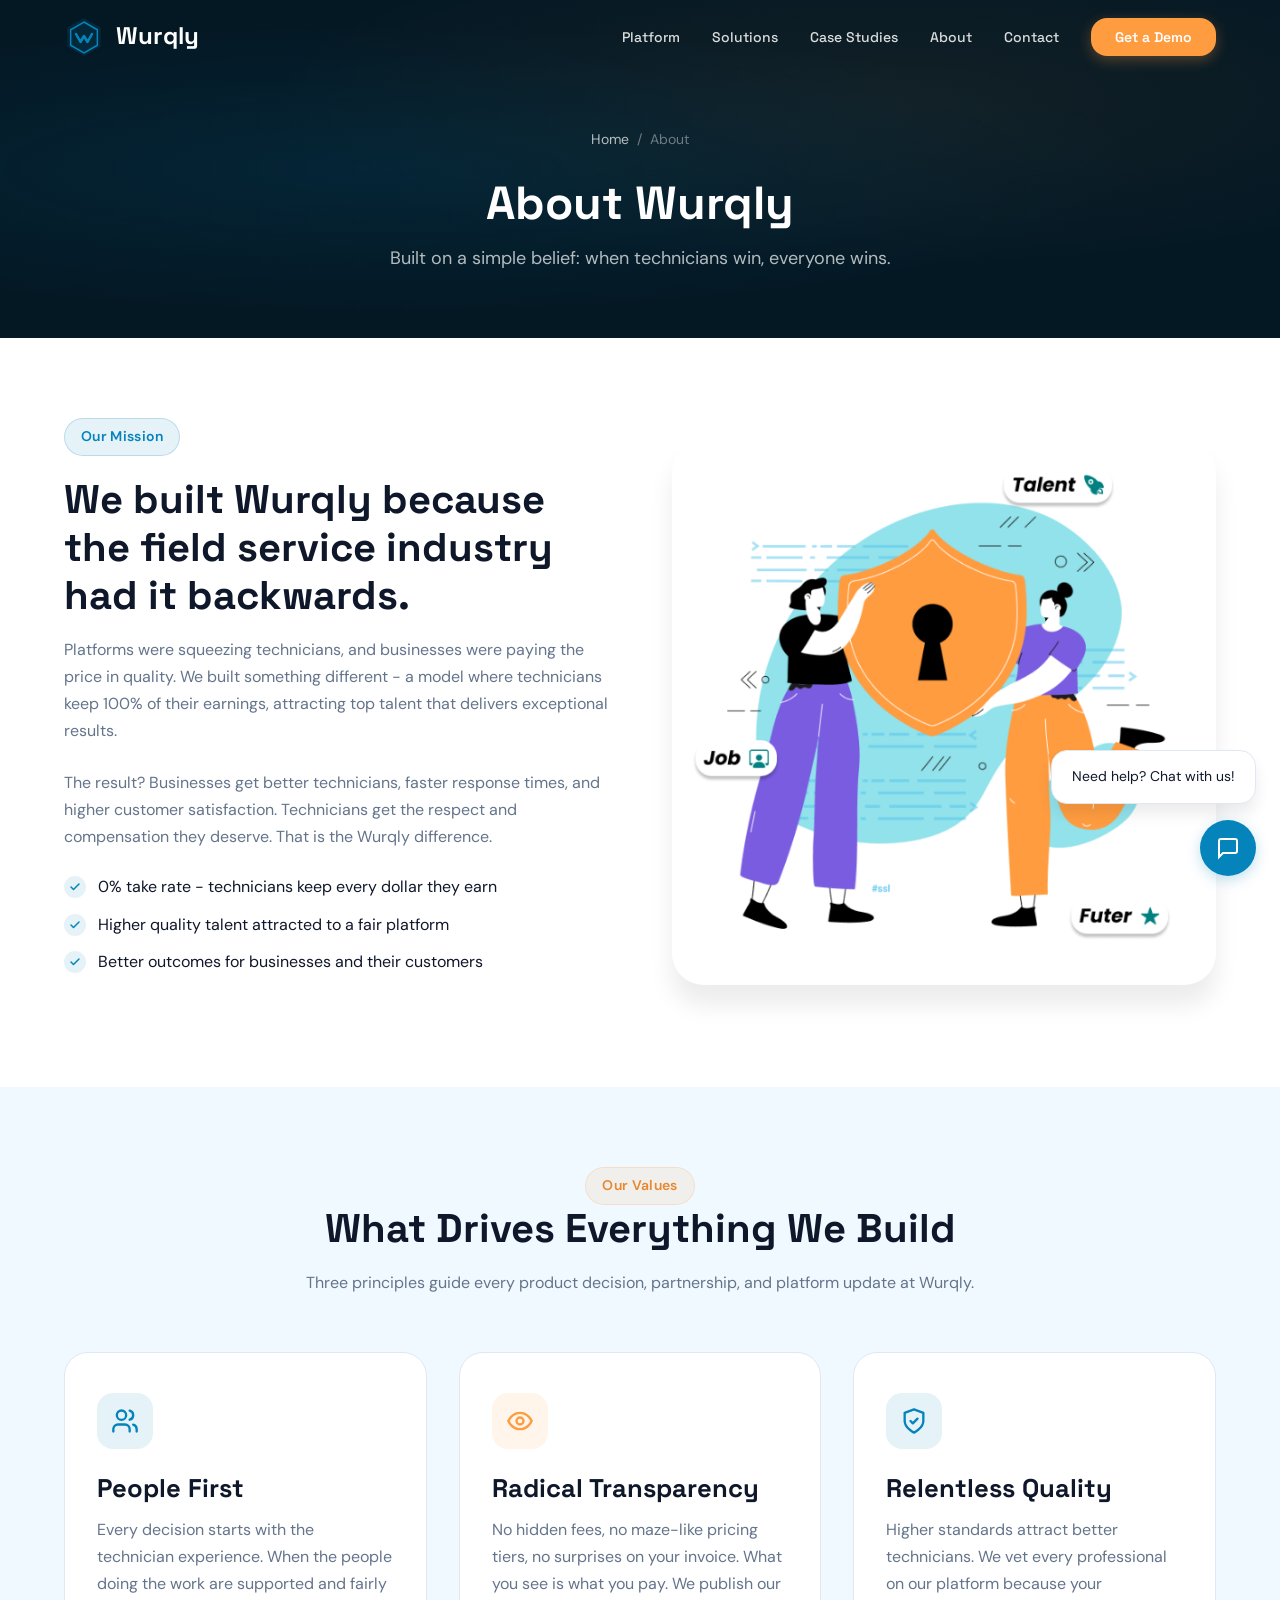
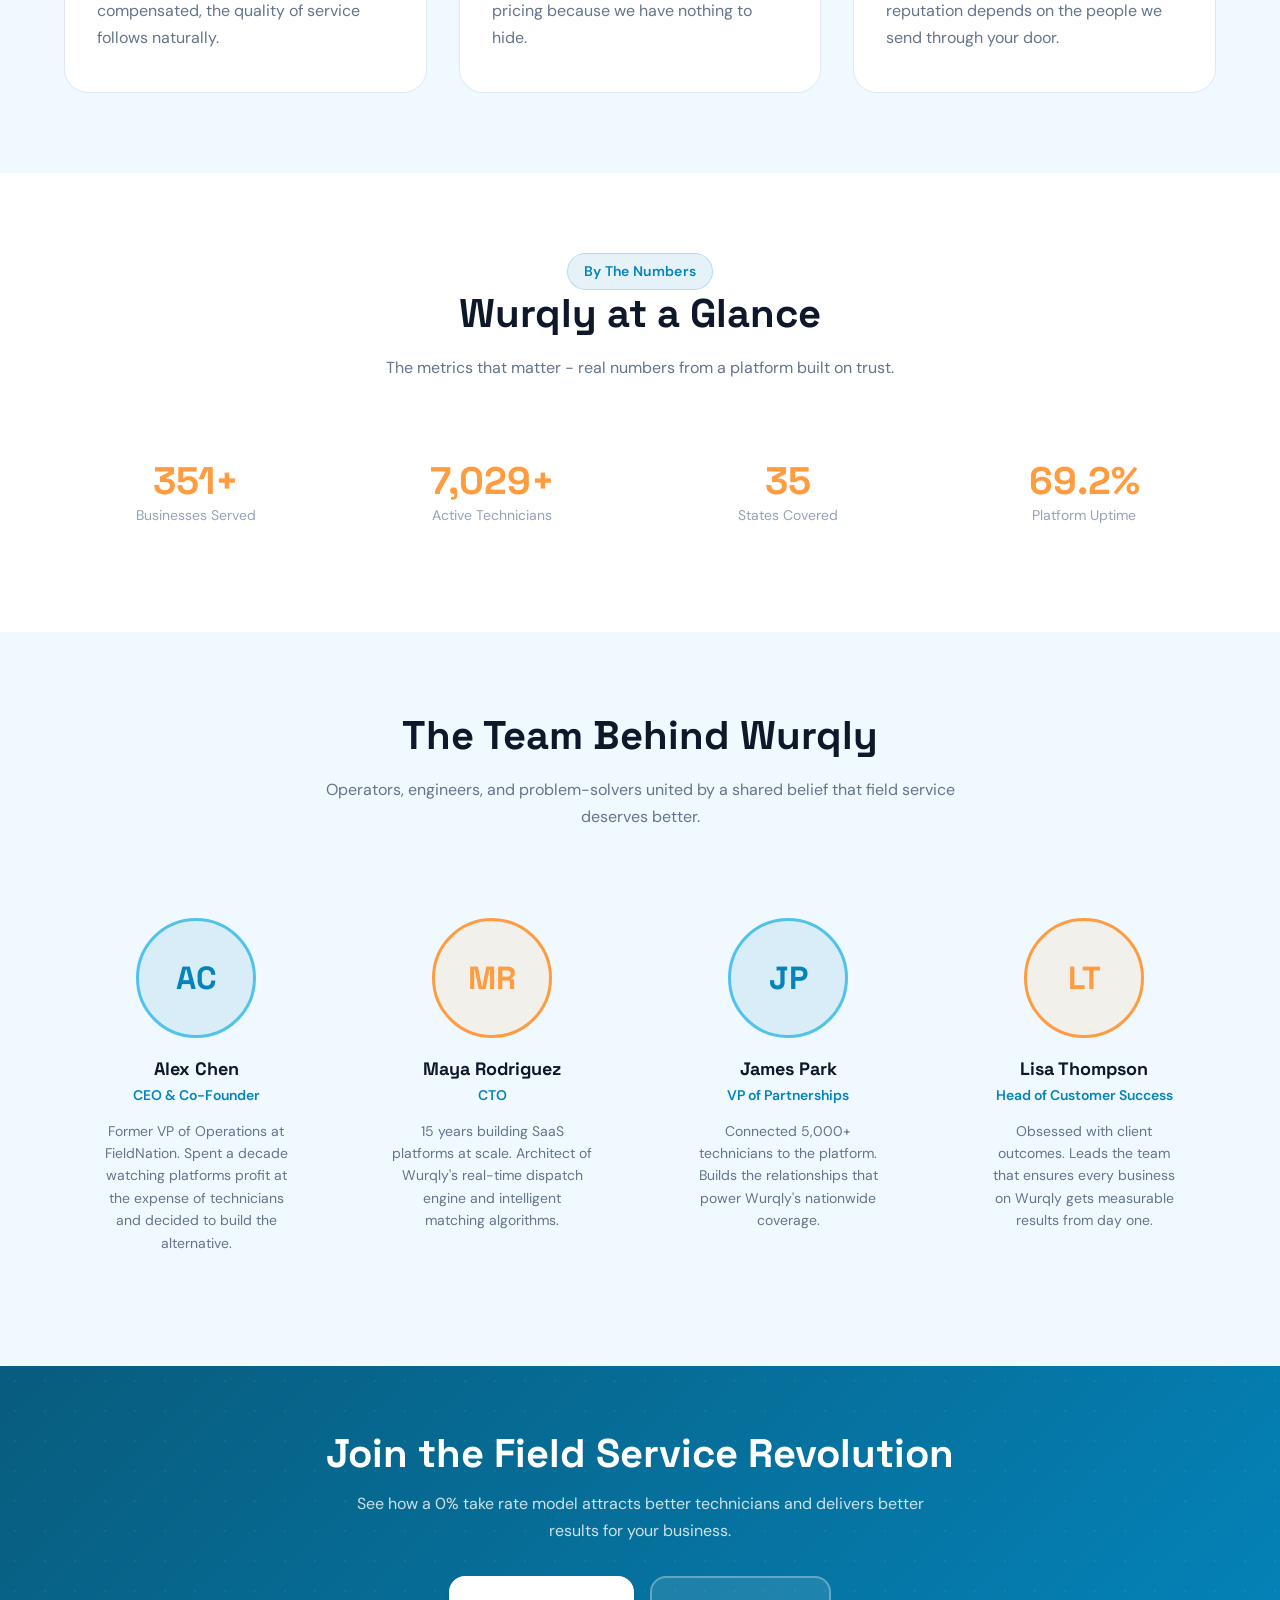
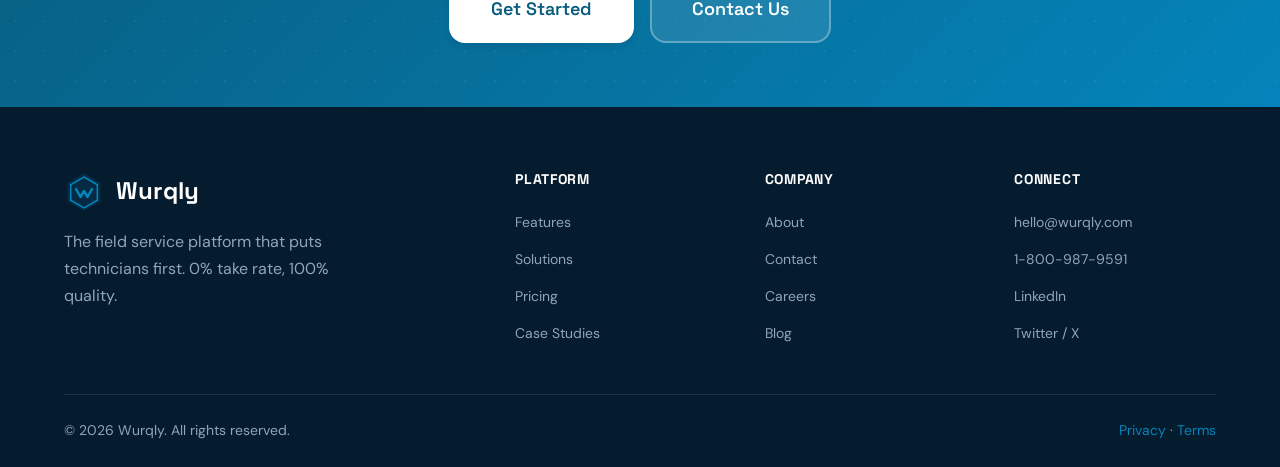
==== about.html @ 086d4eea "Wurqly website - complete production build Full-stack static website for Wurqly field service platfo" ====
<!DOCTYPE html>
<html lang="en">
<head>
  <meta charset="UTF-8">
  <meta name="viewport" content="width=device-width, initial-scale=1.0">
  <title>About Wurqly | The People-First Field Service Platform</title>
  <meta name="description" content="Learn about Wurqly's mission to transform field service management by putting technicians first. Our 0% take rate model drives quality, trust, and results.">
  <link rel="canonical" href="https://wurqly.com/about.html">

  <!-- Open Graph -->
  <meta property="og:title" content="About Wurqly | The People-First Field Service Platform">
  <meta property="og:description" content="Learn about Wurqly's mission to transform field service management by putting technicians first. Our 0% take rate model drives quality, trust, and results.">
  <meta property="og:type" content="website">
  <meta property="og:url" content="https://wurqly.com/about.html">
  <meta property="og:site_name" content="Wurqly">
  <meta property="og:image" content="https://wurqly.com/images/og-image.png">

  <link rel="icon" type="image/x-icon" href="https://wurqly.com/css/images/favicons/favicon.ico">

  <!-- Twitter -->
  <meta name="twitter:card" content="summary_large_image">
  <meta name="twitter:title" content="About Wurqly | The People-First Field Service Platform">
  <meta name="twitter:description" content="Learn about Wurqly's mission to transform field service management by putting technicians first. Our 0% take rate model drives quality, trust, and results.">

  <!-- Fonts -->
  <link rel="preconnect" href="https://fonts.googleapis.com">
  <link rel="preconnect" href="https://fonts.gstatic.com" crossorigin>
  <link href="https://fonts.googleapis.com/css2?family=Space+Grotesk:wght@400;500;600;700;800&family=DM+Sans:ital,opsz,wght@0,9..40,400;0,9..40,500;0,9..40,600;0,9..40,700;1,9..40,400&display=swap" rel="stylesheet">

  <!-- Styles -->
  <link rel="stylesheet" href="css/styles.css">

  <!-- JSON-LD BreadcrumbList -->
  <script type="application/ld+json">
  {
    "@context": "https://schema.org",
    "@type": "BreadcrumbList",
    "itemListElement": [
      {
        "@type": "ListItem",
        "position": 1,
        "name": "Home",
        "item": "https://wurqly.com/"
      },
      {
        "@type": "ListItem",
        "position": 2,
        "name": "About",
        "item": "https://wurqly.com/about.html"
      }
    ]
  }
  </script>
</head>
<body>
<a href="#main-content" class="skip-link">Skip to content</a>

  <!-- ====== HEADER ====== -->
  <header class="site-header">
    <div class="container">
      <nav class="nav-inner">
        <a href="index.html" class="logo">
          <svg class="logo-icon" viewBox="0 0 40 40" fill="none">
            <path d="M20 2L36.66 11.5V30.5L20 40L3.34 30.5V11.5L20 2Z" fill="currentColor" opacity="0.15"/>
            <path d="M20 6L33.32 13.75V29.25L20 37L6.68 29.25V13.75L20 6Z" stroke="currentColor" stroke-width="1.5" fill="none"/>
            <path d="M12 18L16.5 26L20 20L23.5 26L28 18" stroke="currentColor" stroke-width="2.5" stroke-linecap="round" stroke-linejoin="round" fill="none"/>
          </svg>
          <span class="logo-text">Wurqly</span>
        </a>
        <ul class="nav-links">
          <li><a href="services.html" class="nav-link">Platform</a></li>
          <li><a href="services.html#solutions" class="nav-link">Solutions</a></li>
          <li><a href="case-studies.html" class="nav-link">Case Studies</a></li>
          <li><a href="about.html" class="nav-link">About</a></li>
          <li><a href="contact.html" class="nav-link">Contact</a></li>
          <li><a href="contact.html" class="nav-link nav-cta">Get a Demo</a></li>
        </ul>
        <button id="menu-toggle" class="menu-toggle" aria-label="Toggle menu" aria-expanded="false">
          <svg viewBox="0 0 24 24" fill="none" stroke="currentColor" stroke-width="2"><line x1="3" y1="6" x2="21" y2="6"/><line x1="3" y1="12" x2="21" y2="12"/><line x1="3" y1="18" x2="21" y2="18"/></svg>
        </button>
      </nav>
    </div>
  </header>

  <!-- Mobile Menu -->
  <nav class="mobile-menu" id="mobile-menu" aria-label="Mobile navigation">
    <a href="index.html">Home</a>
    <a href="services.html">Platform</a>
    <a href="services.html#solutions">Solutions</a>
    <a href="case-studies.html">Case Studies</a>
    <a href="about.html">About</a>
    <a href="contact.html">Contact</a>
    <a href="contact.html" class="btn btn-primary mobile-menu-cta">Get a Demo</a>
  </nav>

  <main id="main-content">
  <!-- ====== MINI HERO ====== -->
  <section class="mini-hero">
    <div class="hero-grid"></div>
    <div class="container">
      <div class="mini-hero-content">
        <nav class="breadcrumb" aria-label="Breadcrumb">
          <a href="index.html">Home</a>
          <span>/</span>
          <span class="breadcrumb-current">About</span>
        </nav>
        <h1>About Wurqly</h1>
        <p>Built on a simple belief: when technicians win, everyone wins.</p>
      </div>
    </div>
  </section>

  <!-- ====== MISSION SECTION (Split Layout) ====== -->
  <section class="section">
    <div class="container">
      <div class="split-section reveal">
        <div class="split-content">
          <span class="badge badge-primary mb-1-25">Our Mission</span>
          <h2>We built Wurqly because the field service industry had it backwards.</h2>
          <p>Platforms were squeezing technicians, and businesses were paying the price in quality. We built something different - a model where technicians keep 100% of their earnings, attracting top talent that delivers exceptional results.</p>
          <p>The result? Businesses get better technicians, faster response times, and higher customer satisfaction. Technicians get the respect and compensation they deserve. That is the Wurqly difference.</p>
          <ul class="check-list mt-1-5">
            <li>0% take rate - technicians keep every dollar they earn</li>
            <li>Higher quality talent attracted to a fair platform</li>
            <li>Better outcomes for businesses and their customers</li>
          </ul>
        </div>
        <div class="split-image">
          <img src="images/Group29.png" alt="Wurqly team collaborating on field service solutions" loading="lazy">
        </div>
      </div>
    </div>
  </section>

  <!-- ====== VALUES / APPROACH ====== -->
  <section class="section section-alt">
    <div class="container">
      <div class="section-header reveal">
        <span class="badge badge-accent">Our Values</span>
        <h2>What Drives Everything We Build</h2>
        <p>Three principles guide every product decision, partnership, and platform update at Wurqly.</p>
      </div>
      <div class="features-grid">
        <!-- Card 1 -->
        <div class="feature-card reveal reveal-delay-1">
          <div class="feature-icon feature-icon-primary">
            <svg xmlns="http://www.w3.org/2000/svg" width="28" height="28" viewBox="0 0 24 24" fill="none" stroke="currentColor" stroke-width="2" stroke-linecap="round" stroke-linejoin="round"><path d="M16 21v-2a4 4 0 0 0-4-4H6a4 4 0 0 0-4 4v2"/><circle cx="9" cy="7" r="4"/><path d="M22 21v-2a4 4 0 0 0-3-3.87"/><path d="M16 3.13a4 4 0 0 1 0 7.75"/></svg>
          </div>
          <h3>People First</h3>
          <p>Every decision starts with the technician experience. When the people doing the work are supported and fairly compensated, the quality of service follows naturally.</p>
        </div>
        <!-- Card 2 -->
        <div class="feature-card reveal reveal-delay-2">
          <div class="feature-icon feature-icon-accent">
            <svg xmlns="http://www.w3.org/2000/svg" width="28" height="28" viewBox="0 0 24 24" fill="none" stroke="currentColor" stroke-width="2" stroke-linecap="round" stroke-linejoin="round"><path d="M2 12s3-7 10-7 10 7 10 7-3 7-10 7-10-7-10-7Z"/><circle cx="12" cy="12" r="3"/></svg>
          </div>
          <h3>Radical Transparency</h3>
          <p>No hidden fees, no maze-like pricing tiers, no surprises on your invoice. What you see is what you pay. We publish our pricing because we have nothing to hide.</p>
        </div>
        <!-- Card 3 -->
        <div class="feature-card reveal reveal-delay-3">
          <div class="feature-icon feature-icon-primary">
            <svg xmlns="http://www.w3.org/2000/svg" width="28" height="28" viewBox="0 0 24 24" fill="none" stroke="currentColor" stroke-width="2" stroke-linecap="round" stroke-linejoin="round"><path d="M12 22s8-4 8-10V5l-8-3-8 3v7c0 6 8 10 8 10z"/><path d="m9 12 2 2 4-4"/></svg>
          </div>
          <h3>Relentless Quality</h3>
          <p>Higher standards attract better technicians. We vet every professional on our platform because your reputation depends on the people we send through your door.</p>
        </div>
      </div>
    </div>
  </section>

  <!-- ====== BY THE NUMBERS ====== -->
  <section class="section">
    <div class="container">
      <div class="section-header reveal">
        <span class="badge badge-primary">By The Numbers</span>
        <h2>Wurqly at a Glance</h2>
        <p>The metrics that matter - real numbers from a platform built on trust.</p>
      </div>
      <div class="stats-grid reveal">
        <div class="stat-card">
          <div class="stat-number" data-count="500" data-suffix="+">0</div>
          <div class="stat-label">Businesses Served</div>
        </div>
        <div class="stat-card">
          <div class="stat-number" data-count="10000" data-suffix="+">0</div>
          <div class="stat-label">Active Technicians</div>
        </div>
        <div class="stat-card">
          <div class="stat-number" data-count="50">0</div>
          <div class="stat-label">States Covered</div>
        </div>
        <div class="stat-card">
          <div class="stat-number" data-count="99" data-suffix=".2%">0</div>
          <div class="stat-label">Platform Uptime</div>
        </div>
      </div>
    </div>
  </section>

  <!-- ====== TEAM SECTION ====== -->
  <section class="section section-alt">
    <div class="container">
      <div class="section-header reveal">
        <h2>The Team Behind Wurqly</h2>
        <p>Operators, engineers, and problem-solvers united by a shared belief that field service deserves better.</p>
      </div>
      <div class="team-grid reveal">
        <!-- Alex Chen -->
        <div class="team-card">
          <div class="team-avatar team-avatar-initials team-avatar-primary">
            <span class="team-initials team-initials-primary">AC</span>
          </div>
          <h3>Alex Chen</h3>
          <p class="team-role">CEO & Co-Founder</p>
          <p class="team-bio">Former VP of Operations at FieldNation. Spent a decade watching platforms profit at the expense of technicians and decided to build the alternative.</p>
        </div>
        <!-- Maya Rodriguez -->
        <div class="team-card">
          <div class="team-avatar team-avatar-initials team-avatar-accent">
            <span class="team-initials team-initials-accent">MR</span>
          </div>
          <h3>Maya Rodriguez</h3>
          <p class="team-role">CTO</p>
          <p class="team-bio">15 years building SaaS platforms at scale. Architect of Wurqly's real-time dispatch engine and intelligent matching algorithms.</p>
        </div>
        <!-- James Park -->
        <div class="team-card">
          <div class="team-avatar team-avatar-initials team-avatar-primary">
            <span class="team-initials team-initials-primary">JP</span>
          </div>
          <h3>James Park</h3>
          <p class="team-role">VP of Partnerships</p>
          <p class="team-bio">Connected 5,000+ technicians to the platform. Builds the relationships that power Wurqly's nationwide coverage.</p>
        </div>
        <!-- Lisa Thompson -->
        <div class="team-card">
          <div class="team-avatar team-avatar-initials team-avatar-accent">
            <span class="team-initials team-initials-accent">LT</span>
          </div>
          <h3>Lisa Thompson</h3>
          <p class="team-role">Head of Customer Success</p>
          <p class="team-bio">Obsessed with client outcomes. Leads the team that ensures every business on Wurqly gets measurable results from day one.</p>
        </div>
      </div>
    </div>
  </section>

  <!-- ====== CTA BAND ====== -->
  <section class="cta-band">
    <div class="container">
      <h2>Join the Field Service Revolution</h2>
      <p class="cta-band-desc">See how a 0% take rate model attracts better technicians and delivers better results for your business.</p>
      <div class="cta-band-actions">
        <a href="contact.html" class="btn btn-white btn-lg">Get Started</a>
        <a href="contact.html" class="btn btn-ghost btn-lg">Contact Us</a>
      </div>
    </div>
  </section>

  </main>

  <!-- ====== FOOTER ====== -->
  <footer class="site-footer">
    <div class="container">
      <div class="footer-grid">
        <!-- Brand -->
        <div class="footer-brand">
          <a href="index.html" class="logo">
            <svg class="logo-icon" viewBox="0 0 40 40" fill="none">
              <path d="M20 2L36.66 11.5V30.5L20 40L3.34 30.5V11.5L20 2Z" fill="currentColor" opacity="0.15"/>
              <path d="M20 6L33.32 13.75V29.25L20 37L6.68 29.25V13.75L20 6Z" stroke="currentColor" stroke-width="1.5" fill="none"/>
              <path d="M12 18L16.5 26L20 20L23.5 26L28 18" stroke="currentColor" stroke-width="2.5" stroke-linecap="round" stroke-linejoin="round" fill="none"/>
            </svg>
            <span class="logo-text">Wurqly</span>
          </a>
          <p>The field service platform that puts technicians first. 0% take rate, 100% quality.</p>
        </div>
        <!-- Platform -->
        <div>
          <h4 class="footer-heading">Platform</h4>
          <ul class="footer-links">
            <li><a href="services.html">Features</a></li>
            <li><a href="services.html#solutions">Solutions</a></li>
            <li><a href="services.html">Pricing</a></li>
            <li><a href="case-studies.html">Case Studies</a></li>
          </ul>
        </div>
        <!-- Company -->
        <div>
          <h4 class="footer-heading">Company</h4>
          <ul class="footer-links">
            <li><a href="about.html">About</a></li>
            <li><a href="contact.html">Contact</a></li>
            <li><a href="contact.html">Careers</a></li>
            <li><a href="index.html">Blog</a></li>
          </ul>
        </div>
        <!-- Connect -->
        <div>
          <h4 class="footer-heading">Connect</h4>
          <ul class="footer-links">
            <li><a href="mailto:hello@wurqly.com">hello@wurqly.com</a></li>
            <li><a href="tel:+18009879591">1-800-987-9591</a></li>
            <li><a href="https://linkedin.com/company/wurqly" target="_blank" rel="noopener">LinkedIn</a></li>
            <li><a href="https://twitter.com/wurqly" target="_blank" rel="noopener">Twitter / X</a></li>
          </ul>
        </div>
      </div>
      <div class="footer-bottom">
        <span>&copy; 2026 Wurqly. All rights reserved.</span>
        <span><a href="privacy.html">Privacy</a> &middot; <a href="terms.html">Terms</a></span>
      </div>
    </div>
  </footer>

  <!-- ====== MOBILE CTA BAR ====== -->
  <div class="mobile-cta-bar">
    <a href="tel:+18009879591" class="mobile-cta-btn mobile-cta-call">
      <svg xmlns="http://www.w3.org/2000/svg" width="18" height="18" viewBox="0 0 24 24" fill="none" stroke="currentColor" stroke-width="2" stroke-linecap="round" stroke-linejoin="round"><path d="M22 16.92v3a2 2 0 0 1-2.18 2 19.79 19.79 0 0 1-8.63-3.07 19.5 19.5 0 0 1-6-6 19.79 19.79 0 0 1-3.07-8.67A2 2 0 0 1 4.11 2h3a2 2 0 0 1 2 1.72 12.84 12.84 0 0 0 .7 2.81 2 2 0 0 1-.45 2.11L8.09 9.91a16 16 0 0 0 6 6l1.27-1.27a2 2 0 0 1 2.11-.45 12.84 12.84 0 0 0 2.81.7A2 2 0 0 1 22 16.92z"/></svg>
      Call Us
    </a>
    <a href="contact.html" class="mobile-cta-btn mobile-cta-book">
      <svg xmlns="http://www.w3.org/2000/svg" width="18" height="18" viewBox="0 0 24 24" fill="none" stroke="currentColor" stroke-width="2" stroke-linecap="round" stroke-linejoin="round"><rect x="3" y="4" width="18" height="18" rx="2" ry="2"/><line x1="16" y1="2" x2="16" y2="6"/><line x1="8" y1="2" x2="8" y2="6"/><line x1="3" y1="10" x2="21" y2="10"/></svg>
      Get a Demo
    </a>
  </div>

  <!-- ====== CHATBOT WIDGET ====== -->
  <div id="chatbot-bubble" class="chatbot-bubble">Need help? Chat with us!</div>
  <button id="chatbot-trigger" class="chatbot-trigger" onclick="toggleChatbot()" aria-label="Open chat">
    <svg width="24" height="24" viewBox="0 0 24 24" fill="none" stroke="currentColor" stroke-width="2"><path d="M21 15a2 2 0 01-2 2H7l-4 4V5a2 2 0 012-2h14a2 2 0 012 2z"/></svg>
  </button>
  <div id="chatbot-panel" class="chatbot-panel">
    <div class="chatbot-header">
      <h4>Wurqly Assistant</h4>
      <button onclick="toggleChatbot()" class="chatbot-close-btn" aria-label="Close chat">&times;</button>
    </div>
    <div id="chatbot-messages" class="chatbot-messages"></div>
    <div class="chatbot-input-area">
      <input type="text" id="chatbot-input" placeholder="Type a message..." autocomplete="off">
      <button onclick="handleChatSend()">Send</button>
    </div>
  </div>

  <!-- Scripts -->
  <script src="js/shared.js"></script>
  <script src="js/chatbot-widget.js"></script>

</body>
</html>
---- css/styles.css ----
/* ============================================================
   WURQLY DESIGN SYSTEM
   Field Service Platform That Puts People First
   ============================================================ */

/* --- CSS Custom Properties --- */
:root {
  /* Brand Colors */
  --primary: #0484BB;
  --primary-dark: #085C7D;
  --primary-light: #51C3EB;
  --accent: #FF9C40;
  --accent-dark: #E8872E;

  /* Backgrounds */
  --bg: #FFFFFF;
  --bg-alt: #F0F9FF;
  --bg-dark: #051B2E;
  --bg-hero: #041824;

  /* Text */
  --text: #0F172A;
  --text-muted: #64748B;
  --text-light: #94A3B8;
  --text-on-dark: #E2E8F0;

  /* Borders & Surfaces */
  --border: #E2E8F0;
  --border-light: #F1F5F9;
  --surface: #FFFFFF;
  --surface-hover: #F8FAFC;

  /* Fluid Typography */
  --text-hero: clamp(2.75rem, 5vw + 1rem, 5rem);
  --text-h1: clamp(2rem, 3vw + 0.5rem, 3.25rem);
  --text-h2: clamp(1.5rem, 2.5vw + 0.5rem, 2.5rem);
  --text-h3: clamp(1.25rem, 2vw, 1.75rem);
  --text-body: clamp(1rem, 1.2vw, 1.125rem);
  --text-sm: 0.875rem;
  --text-xs: 0.75rem;

  /* Shadows */
  --shadow-xs: 0 1px 2px rgb(0 0 0 / 0.03);
  --shadow-sm: 0 1px 3px rgb(0 0 0 / 0.06);
  --shadow-md: 0 4px 6px rgb(0 0 0 / 0.07);
  --shadow-lg: 0 10px 15px rgb(0 0 0 / 0.08);
  --shadow-xl: 0 20px 25px rgb(0 0 0 / 0.08);
  --shadow-brand: 0 4px 14px rgb(4 132 187 / 0.25);
  --shadow-accent: 0 4px 14px rgb(255 156 64 / 0.3);

  /* Border Radius */
  --radius-sm: 0.375rem;
  --radius-md: 0.75rem;
  --radius-lg: 1rem;
  --radius-xl: 1.5rem;
  --radius-2xl: 2rem;
  --radius-full: 9999px;
}

/* --- Base Reset & Global Styles --- */
*, *::before, *::after { box-sizing: border-box; margin: 0; padding: 0; }

/* --- Skip Link (Accessibility) --- */
.skip-link {
  position: absolute;
  top: -100%;
  left: 0;
  padding: 1rem 1.5rem;
  background: var(--primary);
  color: #FFFFFF;
  z-index: 9999;
  font-weight: 600;
  font-size: var(--text-sm);
  transition: top 0.3s ease;
  border-bottom-right-radius: var(--radius-md);
}
.skip-link:focus {
  top: 0;
  color: #FFFFFF;
}

html {
  scroll-behavior: smooth;
  -webkit-font-smoothing: antialiased;
  -moz-osx-font-smoothing: grayscale;
}

body {
  font-family: 'DM Sans', sans-serif;
  font-size: var(--text-body);
  color: var(--text);
  background: var(--bg);
  line-height: 1.7;
  overflow-x: hidden;
}

h1, h2, h3, h4, h5, h6 {
  font-family: 'Space Grotesk', sans-serif;
  font-weight: 700;
  line-height: 1.2;
  color: var(--text);
}

a { color: var(--primary); text-decoration: none; transition: color 0.3s ease; }
a:hover { color: var(--primary-dark); }

img { max-width: 100%; height: auto; display: block; }

/* --- Utility Classes --- */
.container { width: 100%; max-width: 1200px; margin: 0 auto; padding: 0 1.5rem; }
.container-lg { width: 100%; max-width: 1400px; margin: 0 auto; padding: 0 1.5rem; }

.section { padding: 5rem 0; }
.section-alt { background: var(--bg-alt); }
.section-dark { background: var(--bg-dark); color: var(--text-on-dark); }

.text-center { text-align: center; }
.text-primary { color: var(--primary); }
.text-accent { color: var(--accent); }
.text-muted { color: var(--text-muted); }

/* Extracted utility classes (clean code) */
.mb-1 { margin-bottom: 1rem; }
.mb-1-5 { margin-bottom: 1.5rem; }
.mb-2-5 { margin-bottom: 2.5rem; }
.mb-3 { margin-bottom: 3rem; }
.mt-1 { margin-top: 1rem; }
.w-full { width: 100%; }
.container-narrow { max-width: 800px; }

/* --- Hero Utilities (extracted from inline styles) --- */
.hero-title-text { font-size: var(--text-hero); color: #FFFFFF; margin-bottom: 1.5rem; line-height: 1.1; }
.hero-subtitle-text { font-size: 1.25rem; color: rgba(255,255,255,0.75); max-width: 600px; line-height: 1.7; margin-bottom: 2rem; }

/* Hero trust badge chips */
.trust-chip {
  padding: 0.625rem 1.25rem;
  display: flex;
  align-items: center;
  gap: 0.5rem;
  font-size: var(--text-sm);
  color: rgba(255,255,255,0.85);
}

/* Hero layout helpers */
.hero-content-wrapper { max-width: 780px; }
.hero-ctas-layout { display: flex; gap: 1rem; flex-wrap: wrap; }
.hero-trust-layout { display: flex; gap: 2rem; flex-wrap: wrap; }

/* Feature card "Learn more" link */
.feature-link {
  display: inline-flex;
  align-items: center;
  gap: 0.375rem;
  margin-top: 1.25rem;
  font-weight: 600;
  font-size: var(--text-sm);
}

/* Booking wizard step heading/desc */
.booking-step-title { margin-bottom: 0.5rem; font-size: var(--text-h3); }
.booking-step-desc { color: var(--text-muted); margin-bottom: 1.5rem; }

/* Service card elements */
.service-card-icon { font-size: 2rem; margin-bottom: 0.5rem; }
.service-card-title { font-weight: 600; margin-bottom: 0.25rem; }
.service-card-desc { font-size: var(--text-sm); color: var(--text-muted); }

/* Testimonial nav buttons */
.testimonial-nav { display: flex; justify-content: flex-end; gap: 0.5rem; margin-bottom: 1rem; }
.testimonial-nav-btn {
  width: 44px;
  height: 44px;
  padding: 0;
  border-radius: 50%;
  display: flex;
  align-items: center;
  justify-content: center;
  background: var(--surface);
  border: 1.5px solid var(--border);
  color: var(--text-muted);
  cursor: pointer;
  transition: all 0.2s ease;
}
.testimonial-nav-btn:hover {
  border-color: var(--primary);
  color: var(--primary);
  background: rgba(4, 132, 187, 0.05);
  transform: none;
  box-shadow: none;
}

/* Success icon circle */
.success-icon-circle {
  width: 72px;
  height: 72px;
  border-radius: 50%;
  background: rgba(4, 132, 187, 0.1);
  display: flex;
  align-items: center;
  justify-content: center;
  margin: 0 auto 1.5rem;
}
.success-icon-circle-sm {
  width: 64px;
  height: 64px;
  border-radius: 50%;
  background: rgba(4, 132, 187, 0.1);
  display: flex;
  align-items: center;
  justify-content: center;
  margin: 0 auto 1rem;
}

/* CTA band layout */
.cta-buttons { display: flex; gap: 1rem; justify-content: center; flex-wrap: wrap; }

/* Footer connect link with icon */
.footer-icon-link { display: flex; align-items: center; gap: 0.5rem; }
.footer-social-row { display: flex; gap: 1rem; margin-top: 0.75rem; }
.footer-bottom-links { display: flex; gap: 1.5rem; }

/* Testimonial scroll dots (mobile indicator) */
.testimonial-dots {
  display: none;
  justify-content: center;
  gap: 0.5rem;
  padding: 0.5rem 0 0;
}
.testimonial-dot {
  width: 8px;
  height: 8px;
  border-radius: 50%;
  background: var(--border);
  border: none;
  padding: 0;
  cursor: pointer;
  transition: all 0.3s ease;
}
.testimonial-dot.active {
  background: var(--primary);
  width: 24px;
  border-radius: 4px;
}
@media (max-width: 768px) {
  .testimonial-dots { display: flex; }
}

/* Form error text (persistent, below field) */
.form-error-text {
  color: #EF4444;
  font-size: var(--text-sm);
  margin-top: 0.25rem;
  display: none;
  align-items: center;
  gap: 0.25rem;
}
.form-error-text.visible { display: flex; }
.form-input.input-error,
.form-select.input-error {
  border-color: #EF4444;
  box-shadow: 0 0 0 3px rgba(239, 68, 68, 0.1);
}

/* --- Badge --- */
.badge {
  display: inline-flex;
  align-items: center;
  gap: 0.5rem;
  padding: 0.375rem 1rem;
  border-radius: var(--radius-full);
  font-size: var(--text-sm);
  font-weight: 600;
  letter-spacing: 0.025em;
}
.badge-primary {
  background: rgba(4, 132, 187, 0.1);
  color: var(--primary);
  border: 1px solid rgba(4, 132, 187, 0.2);
}
.badge-accent {
  background: rgba(255, 156, 64, 0.1);
  color: var(--accent-dark);
  border: 1px solid rgba(255, 156, 64, 0.2);
}

/* --- Buttons --- */
.btn {
  display: inline-flex;
  align-items: center;
  justify-content: center;
  gap: 0.5rem;
  padding: 0.875rem 2rem;
  border-radius: var(--radius-lg);
  font-family: 'Space Grotesk', sans-serif;
  font-size: 1rem;
  font-weight: 600;
  cursor: pointer;
  border: 2px solid transparent;
  transition: all 0.3s cubic-bezier(0.4, 0, 0.2, 1);
  text-decoration: none;
  white-space: nowrap;
}

.btn-primary {
  background: var(--accent);
  color: #FFFFFF;
  border-color: var(--accent);
  box-shadow: var(--shadow-accent);
}
.btn-primary:hover {
  background: var(--accent-dark);
  border-color: var(--accent-dark);
  transform: translateY(-2px);
  box-shadow: 0 8px 20px rgb(255 156 64 / 0.35);
  color: #FFFFFF;
}

.btn-secondary {
  background: transparent;
  color: var(--primary);
  border-color: var(--primary);
}
.btn-secondary:hover {
  background: var(--primary);
  color: #FFFFFF;
  transform: translateY(-2px);
  box-shadow: var(--shadow-brand);
}

.btn-white {
  background: #FFFFFF;
  color: var(--primary-dark);
  border-color: #FFFFFF;
  box-shadow: var(--shadow-md);
}
.btn-white:hover {
  background: var(--bg-alt);
  transform: translateY(-2px);
  box-shadow: var(--shadow-lg);
  color: var(--primary-dark);
}

.btn-ghost {
  background: rgba(255,255,255,0.1);
  color: #FFFFFF;
  border-color: rgba(255,255,255,0.3);
}
.btn-ghost:hover {
  background: rgba(255,255,255,0.2);
  border-color: rgba(255,255,255,0.5);
  transform: translateY(-2px);
  color: #FFFFFF;
}

.btn-sm { padding: 0.625rem 1.5rem; font-size: var(--text-sm); }
.btn-lg { padding: 1rem 2.5rem; font-size: 1.125rem; }

/* Focus-visible styles for keyboard navigation */
.btn:focus-visible,
.nav-link:focus-visible,
.nav-cta:focus-visible,
.feature-card:focus-visible,
.faq-trigger:focus-visible,
.service-card:focus-visible {
  outline: 2px solid var(--primary);
  outline-offset: 2px;
}

.star-btn:focus-visible,
.category-pill:focus-visible {
  outline: 2px solid var(--accent);
  outline-offset: 2px;
}

/* --- Cards --- */
.card {
  background: var(--surface);
  border-radius: var(--radius-xl);
  border: 1px solid var(--border);
  padding: 2rem;
  transition: all 0.3s ease;
}
.card:hover {
  transform: translateY(-4px);
  box-shadow: var(--shadow-lg);
  border-color: rgba(4, 132, 187, 0.2);
}

.card-glass {
  background: rgba(255, 255, 255, 0.08);
  backdrop-filter: blur(16px);
  -webkit-backdrop-filter: blur(16px);
  border: 1px solid rgba(255, 255, 255, 0.12);
  border-radius: var(--radius-xl);
  padding: 2rem;
}

/* --- Header / Navigation --- */
.site-header {
  position: fixed;
  top: 0;
  left: 0;
  right: 0;
  z-index: 1000;
  padding: 1rem 0;
  transition: all 0.3s ease;
}
.site-header.scrolled {
  background: rgba(255, 255, 255, 0.95);
  backdrop-filter: blur(12px);
  -webkit-backdrop-filter: blur(12px);
  box-shadow: var(--shadow-sm);
  padding: 0.75rem 0;
}
.site-header.scrolled .nav-link { color: var(--text); }
.site-header.scrolled .nav-link:hover { color: var(--primary); }
.site-header.scrolled .logo-text { color: var(--primary-dark); }

.nav-inner {
  display: flex;
  align-items: center;
  justify-content: space-between;
}

.logo {
  display: flex;
  align-items: center;
  gap: 0.75rem;
  text-decoration: none;
}
.logo-icon {
  width: 40px;
  height: 40px;
}
.logo-text {
  font-family: 'Space Grotesk', sans-serif;
  font-size: 1.5rem;
  font-weight: 700;
  color: #FFFFFF;
  transition: color 0.3s ease;
}

.nav-links {
  display: flex;
  align-items: center;
  gap: 2rem;
  list-style: none;
}
.nav-link {
  font-family: 'Space Grotesk', sans-serif;
  font-size: var(--text-sm);
  font-weight: 500;
  color: rgba(255, 255, 255, 0.85);
  transition: color 0.3s ease;
  text-decoration: none;
}
.nav-link:hover { color: #FFFFFF; }

.nav-cta {
  padding: 0.625rem 1.5rem;
  border-radius: var(--radius-lg);
  background: var(--accent);
  color: #FFFFFF !important;
  font-weight: 600;
  box-shadow: var(--shadow-accent);
  transition: all 0.3s ease;
}
.nav-cta:hover {
  background: var(--accent-dark);
  transform: translateY(-1px);
  color: #FFFFFF !important;
}

.menu-toggle {
  display: none;
  background: none;
  border: none;
  cursor: pointer;
  padding: 0.5rem;
}
.menu-toggle svg {
  width: 28px;
  height: 28px;
  stroke: #FFFFFF;
  transition: stroke 0.3s ease;
}
.site-header.scrolled .menu-toggle svg { stroke: var(--text); }

/* Mobile Menu */
.mobile-menu {
  position: fixed;
  inset: 0;
  z-index: 999;
  background: var(--bg-dark);
  padding: 6rem 2rem 2rem;
  flex-direction: column;
  gap: 1rem;
  display: flex;
  opacity: 0;
  visibility: hidden;
  transform: translateY(-20px);
  transition: opacity 0.3s ease, visibility 0.3s ease, transform 0.3s ease;
}
.mobile-menu.active {
  opacity: 1;
  visibility: visible;
  transform: translateY(0);
}
.mobile-menu a {
  font-family: 'Space Grotesk', sans-serif;
  font-size: 1.25rem;
  font-weight: 600;
  color: #FFFFFF;
  padding: 1rem 0;
  border-bottom: 1px solid rgba(255,255,255,0.1);
  display: block;
}

@media (max-width: 768px) {
  .nav-links { display: none; }
  .menu-toggle { display: block; }
}

/* --- Hero Section --- */
.hero {
  position: relative;
  min-height: 100vh;
  display: flex;
  align-items: center;
  background: var(--bg-hero);
  overflow: hidden;
  padding: 7rem 0 2rem;
}

.hero-bg {
  position: absolute;
  inset: 0;
  z-index: 0;
}
.hero-bg::before {
  content: '';
  position: absolute;
  inset: 0;
  background:
    radial-gradient(ellipse at 15% 50%, rgba(4, 132, 187, 0.18) 0%, transparent 55%),
    radial-gradient(ellipse at 75% 20%, rgba(255, 156, 64, 0.1) 0%, transparent 45%),
    radial-gradient(ellipse at 60% 80%, rgba(81, 195, 235, 0.12) 0%, transparent 50%);
  z-index: 1;
}

/* Animated dots grid background */
.hero-grid {
  position: absolute;
  inset: 0;
  background-image: radial-gradient(circle, rgba(81, 195, 235, 0.12) 1px, transparent 1px);
  background-size: 48px 48px;
  opacity: 0.4;
}

/* Floating orbs */
.hero-orb {
  position: absolute;
  border-radius: 50%;
  filter: blur(80px);
  opacity: 0.25;
  animation: float-orb 10s ease-in-out infinite;
}
.hero-orb-1 {
  width: 350px; height: 350px;
  background: var(--primary);
  top: 5%; left: -5%;
  animation-delay: 0s;
}
.hero-orb-2 {
  width: 250px; height: 250px;
  background: var(--accent);
  top: 30%; right: 5%;
  animation-delay: 3s;
}
.hero-orb-3 {
  width: 200px; height: 200px;
  background: var(--primary-light);
  bottom: 10%; left: 40%;
  animation-delay: 6s;
}

@keyframes float-orb {
  0%, 100% { transform: translate(0, 0) scale(1); }
  33% { transform: translate(15px, -20px) scale(1.05); }
  66% { transform: translate(-10px, 15px) scale(0.95); }
}

.hero-content {
  position: relative;
  z-index: 2;
  width: 100%;
}

/* Two-column hero layout */
.hero-two-col {
  display: grid;
  grid-template-columns: 1.15fr 0.85fr;
  align-items: center;
  gap: 3rem;
}

@media (max-width: 960px) {
  .hero-two-col {
    grid-template-columns: 1fr;
    text-align: center;
  }
}

/* Hero visual (right column) */
.hero-visual {
  position: relative;
  animation: hero-fade-up 0.9s ease 0.5s both;
}

.hero-image-wrap {
  position: relative;
  display: flex;
  justify-content: center;
  align-items: center;
}

.hero-image {
  max-width: 420px;
  width: 100%;
  height: auto;
  animation: hero-float 6s ease-in-out infinite;
  filter: drop-shadow(0 20px 40px rgba(4, 132, 187, 0.2));
}

@keyframes hero-float {
  0%, 100% { transform: translateY(0); }
  50% { transform: translateY(-14px); }
}

/* Decorative ring behind hero image */
.hero-image-ring {
  position: absolute;
  width: 380px;
  height: 380px;
  border-radius: 50%;
  border: 1.5px solid rgba(81, 195, 235, 0.15);
  top: 50%;
  left: 50%;
  transform: translate(-50%, -50%);
  animation: ring-pulse 4s ease-in-out infinite;
}
.hero-image-ring-2 {
  position: absolute;
  width: 440px;
  height: 440px;
  border-radius: 50%;
  border: 1px dashed rgba(255, 156, 64, 0.1);
  top: 50%;
  left: 50%;
  transform: translate(-50%, -50%);
  animation: ring-spin 30s linear infinite;
}

@keyframes ring-pulse {
  0%, 100% { opacity: 0.4; transform: translate(-50%, -50%) scale(1); }
  50% { opacity: 0.7; transform: translate(-50%, -50%) scale(1.04); }
}
@keyframes ring-spin {
  0% { transform: translate(-50%, -50%) rotate(0deg); }
  100% { transform: translate(-50%, -50%) rotate(360deg); }
}

/* Floating accent dots around image */
.hero-dot {
  position: absolute;
  border-radius: 50%;
  animation: float-orb 5s ease-in-out infinite;
}
.hero-dot-1 {
  width: 10px; height: 10px;
  background: var(--accent);
  top: 12%; right: 8%;
  animation-delay: 0s;
  opacity: 0.7;
}
.hero-dot-2 {
  width: 7px; height: 7px;
  background: var(--primary-light);
  bottom: 18%; left: 5%;
  animation-delay: 2s;
  opacity: 0.5;
}
.hero-dot-3 {
  width: 12px; height: 12px;
  background: var(--primary);
  top: 55%; right: 2%;
  animation-delay: 4s;
  opacity: 0.4;
}

@media (max-width: 960px) {
  .hero-visual { order: -1; }
  .hero-image { max-width: 300px; margin: 0 auto; }
  .hero-image-ring { width: 280px; height: 280px; }
  .hero-image-ring-2 { width: 320px; height: 320px; }
}

/* Staggered entrance animations */
.hero-badge { animation: hero-fade-up 0.8s ease both; }
.hero-title { animation: hero-fade-up 0.8s ease 0.12s both; }
.hero-subtitle { animation: hero-fade-up 0.8s ease 0.24s both; }
.hero-ctas { animation: hero-fade-up 0.8s ease 0.36s both; }
.hero-trust { animation: hero-fade-up 0.8s ease 0.48s both; }

@keyframes hero-fade-up {
  0% { opacity: 0; transform: translateY(32px); filter: blur(3px); }
  100% { opacity: 1; transform: translateY(0); filter: blur(0); }
}

/* Rotating text */
.rotating-text-wrapper {
  display: inline-block;
  position: relative;
  height: 1.2em;
  overflow: hidden;
  vertical-align: bottom;
}
.rotating-text {
  display: block;
  transition: opacity 0.35s ease, transform 0.35s ease;
  color: var(--accent);
}

/* Trust items (inline, clean) */
.trust-items {
  display: flex;
  flex-wrap: wrap;
  gap: 1.25rem 1.75rem;
  margin-bottom: 0;
}
.trust-item {
  display: flex;
  align-items: center;
  gap: 0.5rem;
  font-size: var(--text-sm);
  color: rgba(255, 255, 255, 0.7);
  font-weight: 500;
}
.trust-item svg {
  flex-shrink: 0;
}

@media (max-width: 960px) {
  .trust-items { justify-content: center; }
  .hero-ctas-layout { justify-content: center; }
}

/* --- Stats Bar (separate section below hero) --- */
.stats-bar {
  background: linear-gradient(135deg, var(--primary-dark) 0%, var(--primary) 100%);
  padding: 2.5rem 0;
  position: relative;
  overflow: hidden;
}
.stats-bar::before {
  content: '';
  position: absolute;
  inset: 0;
  background-image: radial-gradient(circle, rgba(255,255,255,0.04) 1px, transparent 1px);
  background-size: 24px 24px;
}
.stats-bar-grid {
  display: grid;
  grid-template-columns: repeat(4, 1fr);
  gap: 2rem;
  position: relative;
  z-index: 1;
}
.stats-bar-item {
  text-align: center;
}
.stats-bar-number {
  font-family: 'Space Grotesk', sans-serif;
  font-size: clamp(1.75rem, 3vw, 2.5rem);
  font-weight: 700;
  color: #FFFFFF;
  line-height: 1;
}
.stats-bar-label {
  font-size: var(--text-sm);
  color: rgba(255, 255, 255, 0.65);
  margin-top: 0.375rem;
}

@media (max-width: 768px) {
  .stats-bar-grid { grid-template-columns: repeat(2, 1fr); gap: 1.5rem; }
}
@media (max-width: 480px) {
  .stats-bar-grid { grid-template-columns: repeat(2, 1fr); gap: 1rem; }
  .stats-bar { padding: 2rem 0; }
}

/* Legacy stat classes (keep for compatibility) */
.stat-card {
  text-align: center;
  padding: 1.5rem;
}
.stat-number {
  font-family: 'Space Grotesk', sans-serif;
  font-size: clamp(1.75rem, 3vw, 2.5rem);
  font-weight: 700;
  color: var(--accent);
  line-height: 1;
}
.stat-label {
  font-size: var(--text-sm);
  color: var(--text-light);
  margin-top: 0.25rem;
}

/* --- Partner Marquee --- */
.marquee-section {
  padding: 2.5rem 0;
  border-top: 1px solid var(--border-light);
  border-bottom: 1px solid var(--border-light);
  background: var(--bg);
  overflow: hidden;
  position: relative;
}
.marquee-section::before,
.marquee-section::after {
  content: '';
  position: absolute;
  top: 0; bottom: 0;
  width: 120px;
  z-index: 10;
  pointer-events: none;
}
.marquee-section::before {
  left: 0;
  background: linear-gradient(to right, var(--bg), transparent);
}
.marquee-section::after {
  right: 0;
  background: linear-gradient(to left, var(--bg), transparent);
}

.marquee-track {
  display: flex;
  width: max-content;
  gap: 4rem;
  align-items: center;
  animation: marquee 45s linear infinite;
}
.marquee-track:hover { animation-play-state: paused; }

.marquee-logo {
  height: 32px;
  opacity: 0.4;
  filter: grayscale(100%);
  transition: all 0.3s ease;
  flex-shrink: 0;
}
.marquee-logo:hover {
  opacity: 1;
  filter: grayscale(0%);
}

@keyframes marquee {
  0% { transform: translateX(0); }
  100% { transform: translateX(-50%); }
}

/* --- Section Headers --- */
.section-header {
  max-width: 680px;
  margin: 0 auto 3.5rem;
  text-align: center;
}
.section-header h2 {
  font-size: var(--text-h2);
  margin-bottom: 1rem;
}
.section-header p {
  color: var(--text-muted);
  font-size: var(--text-body);
  line-height: 1.7;
}

/* --- Feature / Services Grid --- */
.features-grid {
  display: grid;
  grid-template-columns: repeat(3, 1fr);
  gap: 2rem;
}
@media (max-width: 768px) {
  .features-grid { grid-template-columns: 1fr; }
}

.feature-card {
  background: var(--surface);
  border: 1px solid var(--border);
  border-radius: var(--radius-xl);
  padding: 2.5rem 2rem;
  transition: all 0.3s ease;
  position: relative;
  overflow: hidden;
}
.feature-card::before {
  content: '';
  position: absolute;
  top: 0; left: 0; right: 0;
  height: 3px;
  background: linear-gradient(90deg, var(--primary), var(--accent));
  transform: scaleX(0);
  transform-origin: left;
  transition: transform 0.4s ease;
}
.feature-card:hover::before { transform: scaleX(1); }
.feature-card:hover {
  transform: translateY(-6px);
  box-shadow: var(--shadow-xl);
  border-color: rgba(4, 132, 187, 0.15);
}

.feature-icon {
  width: 56px;
  height: 56px;
  border-radius: var(--radius-lg);
  display: flex;
  align-items: center;
  justify-content: center;
  margin-bottom: 1.5rem;
  font-size: 1.5rem;
}
.feature-icon-primary {
  background: rgba(4, 132, 187, 0.1);
  color: var(--primary);
}
.feature-icon-accent {
  background: rgba(255, 156, 64, 0.1);
  color: var(--accent);
}

.feature-card h3 {
  font-size: var(--text-h3);
  margin-bottom: 0.75rem;
}
.feature-card p {
  color: var(--text-muted);
  line-height: 1.7;
}

/* --- Split Content (Image + Text) --- */
.split-section {
  display: grid;
  grid-template-columns: 1fr 1fr;
  gap: 4rem;
  align-items: center;
}
.split-section.reverse { direction: rtl; }
.split-section.reverse > * { direction: ltr; }

@media (max-width: 768px) {
  .split-section,
  .split-section.reverse {
    grid-template-columns: 1fr;
    gap: 2rem;
    direction: ltr;
  }
}

.split-image {
  border-radius: var(--radius-2xl);
  overflow: hidden;
  box-shadow: var(--shadow-xl);
  position: relative;
}
.split-image img {
  width: 100%;
  height: 100%;
  object-fit: cover;
  transition: transform 0.5s ease;
}
.split-image:hover img { transform: scale(1.03); }

.split-content h2 {
  font-size: var(--text-h2);
  margin-bottom: 1rem;
}
.split-content p {
  color: var(--text-muted);
  margin-bottom: 1.5rem;
  line-height: 1.7;
}

/* Check list items */
.check-list {
  list-style: none;
  display: flex;
  flex-direction: column;
  gap: 0.75rem;
  margin-bottom: 2rem;
}
.check-list li {
  display: flex;
  align-items: flex-start;
  gap: 0.75rem;
  color: var(--text);
  line-height: 1.6;
}
.check-list li::before {
  content: '';
  width: 22px;
  height: 22px;
  min-width: 22px;
  border-radius: 50%;
  background: rgba(4, 132, 187, 0.1);
  display: flex;
  align-items: center;
  justify-content: center;
  margin-top: 2px;
  background-image: url("data:image/svg+xml,%3Csvg xmlns='http://www.w3.org/2000/svg' width='12' height='12' viewBox='0 0 24 24' fill='none' stroke='%230484BB' stroke-width='3' stroke-linecap='round' stroke-linejoin='round'%3E%3Cpolyline points='20 6 9 17 4 12'/%3E%3C/svg%3E");
  background-repeat: no-repeat;
  background-position: center;
}

/* --- Testimonials --- */
.testimonial-track {
  display: flex;
  gap: 1.5rem;
  overflow-x: auto;
  scroll-snap-type: x mandatory;
  -webkit-overflow-scrolling: touch;
  padding: 1rem 0 2rem;
  scrollbar-width: none;
}
.testimonial-track::-webkit-scrollbar { display: none; }

.testimonial-card {
  min-width: 380px;
  max-width: 380px;
  scroll-snap-align: start;
  background: var(--surface);
  border: 1px solid var(--border);
  border-radius: var(--radius-xl);
  padding: 2rem;
  transition: all 0.3s ease;
  flex-shrink: 0;
}
.testimonial-card:hover {
  box-shadow: var(--shadow-lg);
  border-color: rgba(4, 132, 187, 0.15);
}

.testimonial-stars {
  color: #F59E0B;
  font-size: 1.125rem;
  margin-bottom: 1rem;
  letter-spacing: 2px;
}

.testimonial-text {
  color: var(--text);
  font-style: italic;
  line-height: 1.7;
  margin-bottom: 1.5rem;
  font-size: var(--text-body);
}

.testimonial-author {
  display: flex;
  align-items: center;
  gap: 0.75rem;
}
.testimonial-avatar {
  width: 48px;
  height: 48px;
  border-radius: 50%;
  background: var(--bg-alt);
  display: flex;
  align-items: center;
  justify-content: center;
  font-family: 'Space Grotesk', sans-serif;
  font-weight: 700;
  color: var(--primary);
  font-size: 1.125rem;
}
.testimonial-name {
  font-weight: 600;
  color: var(--text);
}
.testimonial-role {
  font-size: var(--text-sm);
  color: var(--text-muted);
}

@media (max-width: 768px) {
  .testimonial-card { min-width: 300px; max-width: 300px; }
}

/* --- FAQ --- */
.faq-item {
  border: 1px solid var(--border);
  border-radius: var(--radius-lg);
  margin-bottom: 0.75rem;
  overflow: hidden;
  transition: border-color 0.3s ease;
}
.faq-item:hover { border-color: rgba(4, 132, 187, 0.3); }

.faq-trigger {
  width: 100%;
  display: flex;
  align-items: center;
  justify-content: space-between;
  padding: 1.25rem 1.5rem;
  background: var(--surface);
  border: none;
  cursor: pointer;
  font-family: 'Space Grotesk', sans-serif;
  font-size: 1.0625rem;
  font-weight: 600;
  color: var(--text);
  text-align: left;
  transition: background 0.3s ease;
}
.faq-trigger:hover { background: var(--surface-hover); }

.faq-chevron {
  width: 20px;
  height: 20px;
  transition: transform 0.3s ease;
  flex-shrink: 0;
  color: var(--text-muted);
}
.faq-trigger[aria-expanded="true"] .faq-chevron { transform: rotate(180deg); color: var(--primary); }

.faq-content {
  max-height: 0;
  overflow: hidden;
  transition: max-height 0.35s ease;
}
.faq-content-inner {
  padding: 0 1.5rem 1.25rem;
  color: var(--text-muted);
  line-height: 1.7;
}

/* --- Booking Wizard --- */
.booking-section { background: var(--bg-alt); }

.booking-wizard {
  background: var(--surface);
  border-radius: var(--radius-2xl);
  box-shadow: var(--shadow-xl);
  overflow: hidden;
  max-width: 800px;
  margin: 0 auto;
}

.booking-progress {
  display: flex;
  padding: 1.5rem 2rem;
  border-bottom: 1px solid var(--border);
  gap: 1rem;
}
.step-indicator {
  display: flex;
  align-items: center;
  gap: 0.5rem;
  font-size: var(--text-sm);
  color: var(--text-muted);
  font-weight: 500;
}
.step-indicator.active { color: var(--primary); font-weight: 600; }
.step-indicator.completed { color: var(--primary); }

.step-dot {
  width: 28px;
  height: 28px;
  border-radius: 50%;
  border: 2px solid var(--border);
  display: flex;
  align-items: center;
  justify-content: center;
  font-size: var(--text-xs);
  font-weight: 700;
  transition: all 0.3s ease;
}
.step-indicator.active .step-dot,
.step-indicator.completed .step-dot {
  background: var(--primary);
  border-color: var(--primary);
  color: #FFFFFF;
}

.booking-body { padding: 2.5rem; }

.booking-step { display: none; opacity: 0; transition: opacity 0.3s ease; }
.booking-step.active { display: block; opacity: 1; }

.service-cards {
  display: grid;
  grid-template-columns: repeat(2, 1fr);
  gap: 1rem;
}
@media (max-width: 480px) { .service-cards { grid-template-columns: 1fr; } }

.service-card {
  padding: 1.5rem;
  border: 2px solid var(--border);
  border-radius: var(--radius-lg);
  cursor: pointer;
  transition: all 0.3s ease;
  text-align: center;
}
.service-card:hover { border-color: var(--primary); background: var(--bg-alt); }
.service-card.selected {
  border-color: var(--primary);
  background: rgba(4, 132, 187, 0.05);
  box-shadow: var(--shadow-brand);
}

/* --- Calendly-Style Calendar --- */
.cal-layout {
  display: grid;
  grid-template-columns: 1fr 1fr;
  gap: 1.5rem;
  margin-bottom: 1rem;
}
@media (max-width: 640px) {
  .cal-layout { grid-template-columns: 1fr; }
}

.cal-panel {
  border: 1px solid var(--border);
  border-radius: var(--radius-lg);
  padding: 1.25rem;
  background: var(--surface);
}

.cal-header {
  display: flex;
  align-items: center;
  justify-content: space-between;
  margin-bottom: 1rem;
}
.cal-month {
  font-family: 'Space Grotesk', sans-serif;
  font-weight: 700;
  font-size: 1.0625rem;
  color: var(--text);
}
.cal-nav-btn {
  background: none;
  border: 1.5px solid var(--border);
  border-radius: var(--radius-md);
  width: 36px;
  height: 36px;
  display: flex;
  align-items: center;
  justify-content: center;
  cursor: pointer;
  color: var(--text-muted);
  transition: all 0.2s ease;
}
.cal-nav-btn:hover {
  border-color: var(--primary);
  color: var(--primary);
  background: rgba(4, 132, 187, 0.05);
}

.cal-weekdays {
  display: grid;
  grid-template-columns: repeat(7, 1fr);
  text-align: center;
  font-size: var(--text-xs);
  font-weight: 600;
  color: var(--text-muted);
  margin-bottom: 0.5rem;
  text-transform: uppercase;
  letter-spacing: 0.03em;
}

.cal-days {
  display: grid;
  grid-template-columns: repeat(7, 1fr);
  gap: 4px;
}

.cal-day {
  aspect-ratio: 1;
  display: flex;
  align-items: center;
  justify-content: center;
  border-radius: 50%;
  font-size: var(--text-sm);
  font-weight: 500;
  cursor: pointer;
  border: none;
  background: none;
  color: var(--text);
  transition: all 0.2s ease;
  position: relative;
}
.cal-day:hover:not(.cal-day-disabled):not(.cal-day-empty) {
  background: rgba(4, 132, 187, 0.08);
  color: var(--primary);
}
.cal-day.cal-day-selected {
  background: var(--primary);
  color: #FFFFFF;
  font-weight: 700;
  box-shadow: 0 2px 8px rgba(4, 132, 187, 0.3);
}
.cal-day.cal-day-today:not(.cal-day-selected) {
  border: 2px solid var(--primary);
  color: var(--primary);
  font-weight: 700;
}
.cal-day.cal-day-disabled {
  color: var(--border);
  cursor: default;
  pointer-events: none;
}
.cal-day.cal-day-empty {
  cursor: default;
  pointer-events: none;
}

/* Time slots panel */
.cal-times-panel {
  border: 1px solid var(--border);
  border-radius: var(--radius-lg);
  padding: 1.25rem;
  background: var(--surface);
  display: flex;
  flex-direction: column;
}
.cal-times-header {
  font-family: 'Space Grotesk', sans-serif;
  font-weight: 700;
  font-size: 1.0625rem;
  color: var(--text);
  margin-bottom: 1rem;
  min-height: 1.5rem;
}
.cal-times-grid {
  display: grid;
  grid-template-columns: 1fr 1fr;
  gap: 0.5rem;
  overflow-y: auto;
  max-height: 280px;
  scrollbar-width: thin;
}
.cal-time-slot {
  padding: 0.625rem 0.75rem;
  border: 1.5px solid var(--border);
  border-radius: var(--radius-md);
  background: var(--surface);
  font-size: var(--text-sm);
  font-weight: 500;
  color: var(--primary);
  text-align: center;
  cursor: pointer;
  transition: all 0.2s ease;
}
.cal-time-slot:hover {
  border-color: var(--primary);
  background: rgba(4, 132, 187, 0.05);
}
.cal-time-slot.cal-time-selected {
  background: var(--primary);
  border-color: var(--primary);
  color: #FFFFFF;
  font-weight: 700;
  box-shadow: 0 2px 8px rgba(4, 132, 187, 0.25);
}
.cal-times-empty {
  color: var(--text-muted);
  font-size: var(--text-sm);
  text-align: center;
  padding: 2rem 0;
  grid-column: 1 / -1;
}

.booking-nav {
  display: flex;
  justify-content: space-between;
  margin-top: 2rem;
  padding-top: 1.5rem;
  border-top: 1px solid var(--border);
}

/* Form inputs */
.form-group { margin-bottom: 1.25rem; }
.form-label {
  display: block;
  font-weight: 600;
  font-size: var(--text-sm);
  color: var(--text);
  margin-bottom: 0.375rem;
}
.form-input,
.form-select,
.form-textarea {
  width: 100%;
  padding: 0.75rem 1rem;
  border: 1.5px solid var(--border);
  border-radius: var(--radius-md);
  font-family: 'DM Sans', sans-serif;
  font-size: 1rem;
  color: var(--text);
  background: var(--surface);
  transition: border-color 0.3s ease, box-shadow 0.3s ease;
  outline: none;
}
.form-input:focus,
.form-select:focus,
.form-textarea:focus {
  border-color: var(--primary);
  box-shadow: 0 0 0 3px rgba(4, 132, 187, 0.1);
}
.form-input::placeholder,
.form-textarea::placeholder { color: var(--text-light); }
.form-textarea { resize: vertical; min-height: 100px; }
.form-error { color: #EF4444; font-size: var(--text-sm); margin-top: 0.25rem; display: none; }

.form-row {
  display: grid;
  grid-template-columns: 1fr 1fr;
  gap: 1rem;
}
@media (max-width: 480px) { .form-row { grid-template-columns: 1fr; } }

/* --- Contact Section --- */
.contact-grid {
  display: grid;
  grid-template-columns: 1fr 1fr;
  gap: 3rem;
  align-items: start;
}
@media (max-width: 768px) {
  .contact-grid { grid-template-columns: 1fr; }
}

.contact-info-item {
  display: flex;
  gap: 1rem;
  align-items: flex-start;
  margin-bottom: 1.5rem;
}
.contact-info-icon {
  width: 48px;
  height: 48px;
  border-radius: var(--radius-lg);
  background: rgba(4, 132, 187, 0.1);
  display: flex;
  align-items: center;
  justify-content: center;
  color: var(--primary);
  flex-shrink: 0;
}

/* --- CTA Band --- */
.cta-band {
  background: linear-gradient(135deg, var(--primary-dark), var(--primary));
  padding: 4rem 0;
  text-align: center;
  position: relative;
  overflow: hidden;
}
.cta-band::before {
  content: '';
  position: absolute;
  inset: 0;
  background-image: radial-gradient(circle, rgba(255,255,255,0.05) 1px, transparent 1px);
  background-size: 30px 30px;
}
.cta-band h2 { color: #FFFFFF; position: relative; z-index: 1; font-size: var(--text-h2); margin-bottom: 0.75rem; }
.cta-band p { color: rgba(255,255,255,0.8); position: relative; z-index: 1; margin-bottom: 2rem; }
.cta-band .btn { position: relative; z-index: 1; }

/* --- Footer --- */
.site-footer {
  background: var(--bg-dark);
  color: var(--text-on-dark);
  padding: 4rem 0 0;
}
.footer-grid {
  display: grid;
  grid-template-columns: 2fr 1fr 1fr 1fr;
  gap: 3rem;
  padding-bottom: 3rem;
  border-bottom: 1px solid rgba(255,255,255,0.1);
}
@media (max-width: 768px) {
  .footer-grid { grid-template-columns: 1fr 1fr; gap: 2rem; }
}
@media (max-width: 480px) {
  .footer-grid { grid-template-columns: 1fr; }
}

.footer-brand p {
  color: var(--text-light);
  margin-top: 1rem;
  line-height: 1.7;
  max-width: 320px;
}

.footer-heading {
  font-family: 'Space Grotesk', sans-serif;
  font-size: var(--text-sm);
  font-weight: 700;
  color: #FFFFFF;
  text-transform: uppercase;
  letter-spacing: 0.05em;
  margin-bottom: 1.25rem;
}

.footer-links {
  list-style: none;
  display: flex;
  flex-direction: column;
  gap: 0.625rem;
}
.footer-links a {
  color: var(--text-light);
  font-size: var(--text-sm);
  transition: color 0.3s ease;
}
.footer-links a:hover { color: #FFFFFF; }

.footer-bottom {
  padding: 1.5rem 0;
  display: flex;
  justify-content: space-between;
  align-items: center;
  font-size: var(--text-sm);
  color: var(--text-light);
}
@media (max-width: 768px) {
  .footer-bottom { flex-direction: column; gap: 0.5rem; text-align: center; }
}

/* --- Scroll Reveal --- */
.reveal {
  opacity: 0;
  transform: translateY(28px);
  transition: opacity 0.7s ease, transform 0.7s ease;
}
.reveal.visible {
  opacity: 1;
  transform: none;
}
.reveal-delay-1 { transition-delay: 0.1s; }
.reveal-delay-2 { transition-delay: 0.2s; }
.reveal-delay-3 { transition-delay: 0.3s; }
.reveal-delay-4 { transition-delay: 0.4s; }

/* --- Mobile CTA Bar --- */
.mobile-cta-bar {
  display: none;
  position: fixed;
  bottom: 0;
  left: 0;
  right: 0;
  z-index: 900;
  background: #FFFFFF;
  border-top: 1px solid var(--border);
  box-shadow: 0 -4px 12px rgb(0 0 0 / 0.08);
  padding: 0.75rem 1rem;
  gap: 0.75rem;
}
@media (max-width: 767px) {
  .mobile-cta-bar { display: flex; }
  body { padding-bottom: 72px; }
}

.mobile-cta-btn {
  flex: 1;
  display: flex;
  align-items: center;
  justify-content: center;
  gap: 0.5rem;
  padding: 0.75rem;
  border-radius: var(--radius-lg);
  font-family: 'Space Grotesk', sans-serif;
  font-weight: 600;
  font-size: var(--text-sm);
  text-decoration: none;
  transition: all 0.3s ease;
}
.mobile-cta-call {
  background: var(--primary);
  color: #FFFFFF;
}
.mobile-cta-book {
  background: var(--accent);
  color: #FFFFFF;
}

/* --- Chatbot Widget --- */
.chatbot-trigger {
  position: fixed;
  bottom: 1.5rem;
  right: 1.5rem;
  z-index: 800;
  width: 56px;
  height: 56px;
  border-radius: 50%;
  background: var(--primary);
  color: #FFFFFF;
  border: none;
  cursor: pointer;
  box-shadow: var(--shadow-brand);
  display: flex;
  align-items: center;
  justify-content: center;
  transition: all 0.3s ease;
}
.chatbot-trigger:hover {
  transform: scale(1.08);
  box-shadow: 0 6px 20px rgb(4 132 187 / 0.35);
}

@media (max-width: 767px) {
  .chatbot-trigger { bottom: 5.5rem; }
}

.chatbot-bubble {
  position: fixed;
  bottom: 6rem;
  right: 1.5rem;
  z-index: 800;
  background: var(--surface);
  border: 1px solid var(--border);
  border-radius: var(--radius-lg);
  padding: 0.875rem 1.25rem;
  box-shadow: var(--shadow-lg);
  max-width: 260px;
  font-size: var(--text-sm);
  color: var(--text);
  animation: bubble-in 0.4s ease 2s both;
}
@media (max-width: 767px) {
  .chatbot-bubble { bottom: 9.5rem; }
}

@keyframes bubble-in {
  0% { opacity: 0; transform: translateY(10px) scale(0.95); }
  100% { opacity: 1; transform: translateY(0) scale(1); }
}

.chatbot-panel {
  position: fixed;
  bottom: 1.5rem;
  right: 1.5rem;
  z-index: 810;
  width: 380px;
  max-height: 520px;
  background: var(--surface);
  border: 1px solid var(--border);
  border-radius: var(--radius-xl);
  box-shadow: var(--shadow-xl);
  display: none;
  flex-direction: column;
  overflow: hidden;
}
.chatbot-panel.active { display: flex; }

@media (max-width: 767px) {
  .chatbot-panel {
    bottom: 5.5rem;
    right: 1rem;
    left: 1rem;
    width: auto;
  }
}

.chatbot-header {
  padding: 1rem 1.25rem;
  background: var(--primary);
  color: #FFFFFF;
  display: flex;
  justify-content: space-between;
  align-items: center;
}
.chatbot-header h4 {
  color: #FFFFFF;
  font-size: 1rem;
}

.chatbot-messages {
  flex: 1;
  padding: 1.25rem;
  overflow-y: auto;
  min-height: 200px;
}

.chatbot-input-area {
  padding: 0.75rem 1rem;
  border-top: 1px solid var(--border);
  display: flex;
  gap: 0.5rem;
}
.chatbot-input-area input {
  flex: 1;
  padding: 0.625rem 0.875rem;
  border: 1.5px solid var(--border);
  border-radius: var(--radius-md);
  font-size: var(--text-sm);
  outline: none;
}
.chatbot-input-area input:focus { border-color: var(--primary); }
.chatbot-input-area button {
  padding: 0.625rem 1rem;
  background: var(--primary);
  color: #FFFFFF;
  border: none;
  border-radius: var(--radius-md);
  cursor: pointer;
  font-weight: 600;
  font-size: var(--text-sm);
}

/* --- Review Modal --- */
.review-modal-overlay {
  position: fixed;
  inset: 0;
  z-index: 1100;
  background: rgba(0, 0, 0, 0.4);
  backdrop-filter: blur(4px);
  display: none;
  align-items: center;
  justify-content: center;
}
.review-modal-overlay.active { display: flex; }

.review-modal {
  background: var(--surface);
  border-radius: var(--radius-2xl);
  box-shadow: var(--shadow-xl);
  max-width: 480px;
  width: calc(100% - 2rem);
  padding: 2.5rem;
  position: relative;
}
.review-modal-close {
  position: absolute;
  top: 1rem;
  right: 1rem;
  background: none;
  border: none;
  cursor: pointer;
  color: var(--text-muted);
  font-size: 1.25rem;
  padding: 0.5rem;
  transition: color 0.3s ease;
}
.review-modal-close:hover { color: var(--text); }

.star-rating {
  display: flex;
  justify-content: center;
  gap: 0.5rem;
  margin: 1.5rem 0 2rem;
}
.star-btn {
  background: none;
  border: none;
  font-size: 2.5rem;
  cursor: pointer;
  color: var(--border);
  transition: color 0.2s ease, transform 0.2s ease;
  padding: 0;
  line-height: 1;
}
.star-btn.active { color: #F59E0B; }
.star-btn:hover { transform: scale(1.15); }

.category-pills {
  display: flex;
  flex-wrap: wrap;
  gap: 0.5rem;
  margin: 1rem 0;
}
.category-pill {
  padding: 0.5rem 1rem;
  border: 1.5px solid var(--border);
  border-radius: var(--radius-full);
  background: var(--surface);
  cursor: pointer;
  font-size: var(--text-sm);
  transition: all 0.2s ease;
}
.category-pill.selected {
  background: rgba(4, 132, 187, 0.1);
  border-color: var(--primary);
  color: var(--primary);
}

/* --- Mini Hero (subpages) --- */
.mini-hero {
  padding: 8rem 0 4rem;
  background: var(--bg-hero);
  position: relative;
  overflow: hidden;
}
.mini-hero::before {
  content: '';
  position: absolute;
  inset: 0;
  background:
    radial-gradient(ellipse at 30% 50%, rgba(4, 132, 187, 0.12) 0%, transparent 60%),
    radial-gradient(ellipse at 70% 30%, rgba(255, 156, 64, 0.06) 0%, transparent 50%);
}
.mini-hero .hero-grid { opacity: 0.3; }
.mini-hero-content {
  position: relative;
  z-index: 2;
  text-align: center;
}
.mini-hero h1 {
  font-size: var(--text-h1);
  color: #FFFFFF;
  margin-bottom: 0.75rem;
}
.mini-hero p {
  color: rgba(255, 255, 255, 0.7);
  font-size: 1.125rem;
  max-width: 600px;
  margin: 0 auto;
}

/* Breadcrumb */
.breadcrumb {
  display: flex;
  align-items: center;
  gap: 0.5rem;
  font-size: var(--text-sm);
  margin-bottom: 1.5rem;
  justify-content: center;
}
.breadcrumb a { color: rgba(255, 255, 255, 0.7); }
.breadcrumb a:hover { color: #FFFFFF; }
.breadcrumb span { color: rgba(255, 255, 255, 0.4); }
.breadcrumb-current { color: var(--accent); }

/* --- Case Study Cards --- */
.case-study-card {
  background: var(--surface);
  border-radius: var(--radius-2xl);
  overflow: hidden;
  border: 1px solid var(--border);
  transition: all 0.3s ease;
}
.case-study-card:hover {
  box-shadow: var(--shadow-xl);
  transform: translateY(-4px);
}
.case-study-image {
  height: 280px;
  overflow: hidden;
}
.case-study-image img {
  width: 100%;
  height: 100%;
  object-fit: cover;
  transition: transform 0.5s ease;
}
.case-study-card:hover .case-study-image img { transform: scale(1.05); }
.case-study-body { padding: 2rem; }
.case-study-badge {
  display: inline-block;
  padding: 0.25rem 0.75rem;
  border-radius: var(--radius-full);
  font-size: var(--text-xs);
  font-weight: 600;
  background: rgba(4, 132, 187, 0.1);
  color: var(--primary);
  margin-bottom: 0.75rem;
}

.metrics-grid {
  display: grid;
  grid-template-columns: repeat(3, 1fr);
  gap: 1rem;
  margin-top: 1.5rem;
}
.metric-card {
  text-align: center;
  padding: 1rem;
  background: var(--bg-alt);
  border-radius: var(--radius-lg);
}
.metric-value {
  font-family: 'Space Grotesk', sans-serif;
  font-size: 1.5rem;
  font-weight: 700;
  color: var(--primary);
}
.metric-label {
  font-size: var(--text-xs);
  color: var(--text-muted);
  margin-top: 0.25rem;
}

/* --- Team Grid --- */
.team-grid {
  display: grid;
  grid-template-columns: repeat(auto-fit, minmax(240px, 1fr));
  gap: 2rem;
}
.team-card {
  text-align: center;
  padding: 2rem;
}
.team-avatar {
  width: 120px;
  height: 120px;
  border-radius: 50%;
  margin: 0 auto 1.25rem;
  overflow: hidden;
  border: 3px solid var(--border);
  transition: border-color 0.3s ease;
}
.team-card:hover .team-avatar { border-color: var(--primary); }
.team-avatar img {
  width: 100%;
  height: 100%;
  object-fit: cover;
}

/* --- 404 Page --- */
.page-404 {
  min-height: 100vh;
  display: flex;
  align-items: center;
  justify-content: center;
  text-align: center;
  padding: 2rem;
}
.page-404 .error-code {
  font-family: 'Space Grotesk', sans-serif;
  font-size: clamp(6rem, 15vw, 12rem);
  font-weight: 800;
  background: linear-gradient(135deg, var(--primary), var(--accent));
  -webkit-background-clip: text;
  -webkit-text-fill-color: transparent;
  background-clip: text;
  line-height: 1;
}

/* --- Stats Grid --- */
.stats-grid {
  display: grid;
  grid-template-columns: repeat(4, 1fr);
  gap: 2rem;
}
@media (max-width: 768px) {
  .stats-grid { grid-template-columns: repeat(2, 1fr); }
}
@media (max-width: 480px) {
  .stats-grid { grid-template-columns: 1fr; }
}

/* --- Social Icon Links --- */
.social-icon-link {
  width: 44px;
  height: 44px;
  border-radius: var(--radius-lg);
  background: var(--bg-alt);
  display: flex;
  align-items: center;
  justify-content: center;
  color: var(--text-muted);
  transition: all 0.3s ease;
}
.social-icon-link:hover {
  background: rgba(4, 132, 187, 0.1);
  color: var(--primary);
}

/* --- Review Modal Utilities --- */
.review-step { display: none; }
.review-step.active-step { display: block; }
.review-center { text-align: center; }
.review-center-pad { text-align: center; padding: 1.5rem 0; }
.btn-full { width: 100%; }
.mt-1 { margin-top: 1rem; }
.mt-2 { margin-top: 2rem; }
.mb-half { margin-bottom: 0.5rem; }

/* --- Footer Utilities --- */
.footer-logo-light svg { color: var(--primary-light); }
.footer-logo-light .logo-text { color: #FFFFFF; }

/* --- CTA Band Utilities --- */
.cta-band-desc { max-width: 600px; margin: 0 auto 2rem; }

/* --- Booking Success --- */
.booking-success-pad { padding: 2rem 0; }
.booking-success-desc { max-width: 400px; margin: 0 auto; }

/* --- Timezone Hint --- */
.timezone-hint { font-size: var(--text-sm); color: var(--text-light); margin-top: 0.5rem; }
.timezone-hint svg { display: inline; vertical-align: middle; }

/* --- Chatbot Utilities --- */
.chatbot-close-btn { background: none; border: none; color: #FFFFFF; cursor: pointer; padding: 0.25rem; font-size: 1.25rem; }

/* --- Mobile Menu CTA --- */
.mobile-menu-cta { text-align: center; margin-top: 1rem; }

/* --- Extracted Utility Classes (about.html + contact.html) --- */

/* Margin utilities */
.mb-quarter { margin-bottom: 0.25rem; }
.mb-075 { margin-bottom: 0.75rem; }
.mb-1-25 { margin-bottom: 1.25rem; }
.mb-2 { margin-bottom: 2rem; }
.mt-1-5 { margin-top: 1.5rem; }
.mb-0 { margin-bottom: 0; }

/* Team card component classes */
.team-avatar-initials {
  display: flex;
  align-items: center;
  justify-content: center;
}
.team-avatar-primary {
  background: rgba(4,132,187,0.1);
  border-color: var(--primary-light);
}
.team-avatar-accent {
  background: rgba(255,156,64,0.1);
  border-color: var(--accent);
}
.team-initials {
  font-family: 'Space Grotesk', sans-serif;
  font-size: 2rem;
  font-weight: 700;
}
.team-initials-primary { color: var(--primary); }
.team-initials-accent { color: var(--accent); }
.team-card h3 {
  font-size: 1.125rem;
  margin-bottom: 0.25rem;
}
.team-role {
  color: var(--primary);
  font-weight: 600;
  font-size: var(--text-sm);
  margin-bottom: 0.75rem;
}
.team-bio {
  color: var(--text-muted);
  font-size: var(--text-sm);
  line-height: 1.6;
}

/* CTA band layout */
.cta-band-actions {
  display: flex;
  gap: 1rem;
  justify-content: center;
  flex-wrap: wrap;
}

/* Contact form and info */
.contact-form-heading {
  font-size: var(--text-h3);
  margin-bottom: 0.5rem;
}
.contact-form-subtitle {
  color: var(--text-muted);
  margin-bottom: 2rem;
}
.form-required { color: #EF4444; }
.form-success-box {
  display: none;
  text-align: center;
  padding: 3rem 1.5rem;
  background: var(--bg-alt);
  border-radius: var(--radius-xl);
  margin-top: 1rem;
}
.form-success-icon {
  width: 64px;
  height: 64px;
  border-radius: 50%;
  background: rgba(4,132,187,0.1);
  display: flex;
  align-items: center;
  justify-content: center;
  margin: 0 auto 1rem;
}
.contact-info-card {
  background: var(--bg-alt);
  border-radius: var(--radius-xl);
  padding: 2rem;
  margin-bottom: 2rem;
}
.contact-info-card h3 {
  font-size: 1.125rem;
  margin-bottom: 1.5rem;
}
.contact-detail-label {
  font-weight: 600;
  margin-bottom: 0.125rem;
}
.contact-detail-link { color: var(--primary); }
.social-links-row {
  display: flex;
  gap: 0.75rem;
}

/* Container narrow for FAQ */
.container-sm { max-width: 740px; margin: 0 auto; }

/* Footer brand logo spacing */
.footer-brand .logo { margin-bottom: 0.5rem; }

/* ============================================================
   NEW SECTIONS — Video, Steps, Dashboard, Comparison,
   Spotlight, Tabs, Dual Audience, Trust, Impact, Float CTA
   ============================================================ */

/* --- 1. Video Demo Card --- */
.video-demo-section { padding: 4rem 0; }

.video-card {
  max-width: 820px;
  margin: 0 auto;
  text-align: center;
}

.video-card-inner {
  position: relative;
  border-radius: var(--radius-2xl);
  overflow: hidden;
  cursor: pointer;
  aspect-ratio: 16 / 9;
  background: var(--bg-dark);
}

.video-dashboard-bg {
  position: absolute;
  inset: 0;
  display: flex;
  opacity: 0.25;
}

.vd-sidebar {
  width: 48px;
  background: rgba(255,255,255,0.06);
  display: flex;
  flex-direction: column;
  gap: 12px;
  padding: 16px 8px;
  align-items: center;
}

.vd-nav-item {
  width: 28px;
  height: 28px;
  border-radius: var(--radius-sm);
  background: rgba(255,255,255,0.08);
}
.vd-nav-item.active { background: rgba(4,132,187,0.4); }

.vd-main { flex: 1; padding: 16px; }

.vd-header-bar {
  height: 20px;
  border-radius: 4px;
  background: rgba(255,255,255,0.06);
  margin-bottom: 16px;
  width: 60%;
}

.vd-cards {
  display: flex;
  gap: 12px;
}

.vd-card {
  flex: 1;
  height: 80px;
  border-radius: var(--radius-md);
  background: rgba(255,255,255,0.05);
}

.video-overlay {
  position: absolute;
  inset: 0;
  z-index: 2;
  display: flex;
  align-items: center;
  justify-content: center;
}

.video-play-btn {
  width: 72px;
  height: 72px;
  border-radius: 50%;
  background: var(--primary);
  display: flex;
  align-items: center;
  justify-content: center;
  box-shadow: 0 8px 32px rgba(4,132,187,0.4);
  transition: transform 0.3s ease, box-shadow 0.3s ease;
  z-index: 3;
  position: relative;
}
.video-play-btn:hover {
  transform: scale(1.1);
  box-shadow: 0 12px 40px rgba(4,132,187,0.5);
}

.video-play-ring {
  position: absolute;
  width: 100px;
  height: 100px;
  border-radius: 50%;
  border: 2px solid rgba(4,132,187,0.3);
  top: 50%;
  left: 50%;
  transform: translate(-50%, -50%);
  z-index: 2;
  animation: play-ring-pulse 2s ease-in-out infinite;
}

@keyframes play-ring-pulse {
  0%, 100% { transform: translate(-50%, -50%) scale(1); opacity: 0.6; }
  50% { transform: translate(-50%, -50%) scale(1.2); opacity: 0; }
}

.video-card-text {
  position: absolute;
  bottom: 0;
  left: 0;
  right: 0;
  z-index: 2;
  padding: 2rem;
  background: linear-gradient(transparent, rgba(0,0,0,0.7));
  text-align: left;
}

.video-card-text h3 {
  color: #FFFFFF;
  font-size: var(--text-h3);
  margin-bottom: 0.25rem;
}

.video-card-text p {
  color: rgba(255,255,255,0.75);
  font-size: var(--text-sm);
}

.video-trust-line {
  margin-top: 1rem;
  font-size: var(--text-sm);
  color: var(--text-muted);
}

/* --- 2. How Wurqly Works (Steps) --- */
.steps-flow {
  display: flex;
  align-items: flex-start;
  justify-content: center;
  gap: 0;
  margin-bottom: 2.5rem;
}

.step-item {
  flex: 0 0 240px;
  text-align: center;
  position: relative;
}

.step-number {
  width: 56px;
  height: 56px;
  border-radius: 50%;
  background: linear-gradient(135deg, var(--primary), var(--primary-light));
  color: #FFFFFF;
  font-family: 'Space Grotesk', sans-serif;
  font-size: 1.5rem;
  font-weight: 700;
  display: flex;
  align-items: center;
  justify-content: center;
  margin: 0 auto 1rem;
  box-shadow: 0 4px 16px rgba(4,132,187,0.3);
}

.step-item h3 {
  font-size: 1.25rem;
  margin-bottom: 0.5rem;
}

.step-item p {
  font-size: var(--text-sm);
  color: var(--text-muted);
  line-height: 1.6;
  max-width: 220px;
  margin: 0 auto;
}

.step-connector {
  flex: 1;
  max-width: 120px;
  padding-top: 28px;
}

.step-connector svg {
  width: 100%;
  height: 20px;
}

.step-line-anim {
  stroke-dashoffset: 200;
  animation: dash-draw 2s ease forwards;
}

@keyframes dash-draw {
  to { stroke-dashoffset: 0; }
}

.steps-stats {
  text-align: center;
  color: var(--text-muted);
  font-size: var(--text-body);
}
.steps-stats strong {
  color: var(--primary);
  font-weight: 700;
}

@media (max-width: 768px) {
  .steps-flow {
    flex-direction: column;
    align-items: center;
    gap: 1rem;
  }
  .step-connector {
    transform: rotate(90deg);
    max-width: 80px;
    padding-top: 0;
  }
}

/* --- 3. Dashboard Mockup --- */
.dashboard-section .section-header h2 { color: #FFFFFF; }
.dashboard-section .section-header p { color: rgba(255,255,255,0.6); }

.dashboard-frame {
  max-width: 960px;
  margin: 0 auto 2rem;
  border-radius: var(--radius-xl);
  overflow: hidden;
  border: 1px solid rgba(81,195,235,0.15);
  box-shadow: 0 0 60px rgba(4,132,187,0.15), 0 0 120px rgba(4,132,187,0.05);
  transform: perspective(1200px) rotateX(2deg);
  transition: transform 0.6s ease, box-shadow 0.6s ease;
}
.dashboard-frame:hover {
  transform: perspective(1200px) rotateX(0deg);
  box-shadow: 0 0 80px rgba(4,132,187,0.25), 0 0 160px rgba(4,132,187,0.08);
}

.browser-chrome {
  background: #0a2a40;
  padding: 0.75rem 1rem;
  display: flex;
  align-items: center;
  gap: 0.75rem;
  border-bottom: 1px solid rgba(255,255,255,0.06);
}

.browser-dots {
  display: flex;
  gap: 6px;
}
.browser-dots span {
  width: 10px;
  height: 10px;
  border-radius: 50%;
}
.browser-dots span:nth-child(1) { background: #FF5F57; }
.browser-dots span:nth-child(2) { background: #FEBC2E; }
.browser-dots span:nth-child(3) { background: #28C840; }

.browser-url {
  flex: 1;
  background: rgba(255,255,255,0.06);
  border-radius: var(--radius-sm);
  padding: 0.375rem 0.75rem;
  font-size: var(--text-xs);
  color: rgba(255,255,255,0.4);
  font-family: 'DM Sans', monospace;
}

.dashboard-body {
  display: flex;
  background: #071e30;
  min-height: 340px;
}

.dash-sidebar {
  width: 56px;
  background: rgba(255,255,255,0.03);
  border-right: 1px solid rgba(255,255,255,0.06);
  display: flex;
  flex-direction: column;
  align-items: center;
  gap: 8px;
  padding: 1rem 0;
}

.dash-nav-item {
  width: 36px;
  height: 36px;
  border-radius: var(--radius-sm);
  display: flex;
  align-items: center;
  justify-content: center;
  color: rgba(255,255,255,0.3);
  transition: all 0.2s ease;
}
.dash-nav-item.active {
  background: rgba(4,132,187,0.2);
  color: var(--primary-light);
}

.dash-main {
  flex: 1;
  padding: 1.25rem;
}

.dash-top-bar {
  display: flex;
  justify-content: space-between;
  align-items: center;
  margin-bottom: 1.25rem;
}
.dash-greeting {
  color: rgba(255,255,255,0.8);
  font-family: 'Space Grotesk', sans-serif;
  font-weight: 600;
  font-size: 1rem;
}
.dash-search-bar {
  width: 180px;
  height: 32px;
  border-radius: var(--radius-sm);
  background: rgba(255,255,255,0.05);
  border: 1px solid rgba(255,255,255,0.08);
}

.dash-cards-row {
  display: grid;
  grid-template-columns: repeat(3, 1fr);
  gap: 0.75rem;
  margin-bottom: 1.25rem;
}

.dash-stat-card {
  background: rgba(255,255,255,0.04);
  border: 1px solid rgba(255,255,255,0.06);
  border-radius: var(--radius-md);
  padding: 0.875rem;
}
.dash-stat-label {
  font-size: var(--text-xs);
  color: rgba(255,255,255,0.4);
  display: block;
}
.dash-stat-val {
  font-family: 'Space Grotesk', sans-serif;
  font-size: 1.375rem;
  font-weight: 700;
  color: #FFFFFF;
  display: block;
  margin: 0.25rem 0;
}
.dash-stat-change {
  font-size: var(--text-xs);
  font-weight: 600;
}
.dash-stat-change.positive { color: #34D399; }

.dash-content-area {
  display: grid;
  grid-template-columns: 1.2fr 0.8fr;
  gap: 0.75rem;
}

.dash-job-list {
  display: flex;
  flex-direction: column;
  gap: 6px;
}
.dash-job-row {
  display: flex;
  align-items: center;
  gap: 0.5rem;
  padding: 0.5rem 0.75rem;
  background: rgba(255,255,255,0.03);
  border-radius: var(--radius-sm);
  font-size: var(--text-xs);
  color: rgba(255,255,255,0.6);
}
.dash-job-dot {
  width: 8px;
  height: 8px;
  border-radius: 50%;
  flex-shrink: 0;
}
.dash-job-dot.green { background: #34D399; }
.dash-job-dot.orange { background: var(--accent); }
.dash-job-dot.blue { background: var(--primary-light); }

.dash-job-tag {
  margin-left: auto;
  font-size: 10px;
  padding: 2px 8px;
  border-radius: var(--radius-full);
  background: rgba(52,211,153,0.15);
  color: #34D399;
  font-weight: 600;
}
.dash-job-tag.pending {
  background: rgba(255,156,64,0.15);
  color: var(--accent);
}
.dash-job-tag.scheduled {
  background: rgba(81,195,235,0.15);
  color: var(--primary-light);
}

.dash-map-area {
  background: rgba(255,255,255,0.03);
  border-radius: var(--radius-md);
  border: 1px solid rgba(255,255,255,0.06);
  position: relative;
  min-height: 140px;
  background-image:
    radial-gradient(circle at 30% 40%, rgba(4,132,187,0.08) 0%, transparent 50%),
    radial-gradient(circle at 70% 60%, rgba(81,195,235,0.06) 0%, transparent 40%);
}

.dash-map-pin {
  position: absolute;
  width: 10px;
  height: 10px;
  border-radius: 50%;
  background: var(--accent);
  box-shadow: 0 0 8px rgba(255,156,64,0.5);
  animation: map-pin-pulse 2s ease-in-out infinite;
}
.dash-map-pin:nth-child(2) { animation-delay: 0.5s; }
.dash-map-pin:nth-child(3) { animation-delay: 1s; }
.dash-map-pin:nth-child(4) { animation-delay: 1.5s; }

@keyframes map-pin-pulse {
  0%, 100% { transform: scale(1); opacity: 1; }
  50% { transform: scale(1.4); opacity: 0.6; }
}

.dashboard-pills {
  display: flex;
  justify-content: center;
  gap: 1rem;
  flex-wrap: wrap;
}

.dash-pill {
  padding: 0.5rem 1.25rem;
  border-radius: var(--radius-full);
  background: rgba(4,132,187,0.1);
  color: var(--primary-light);
  font-size: var(--text-sm);
  font-weight: 600;
  border: 1px solid rgba(81,195,235,0.15);
}

@media (max-width: 768px) {
  .dashboard-frame { transform: none; }
  .dash-cards-row { grid-template-columns: 1fr; }
  .dash-content-area { grid-template-columns: 1fr; }
  .dash-map-area { min-height: 100px; }
  .dash-sidebar { display: none; }
  .dash-search-bar { display: none; }
}

/* --- 4. Comparison Section --- */
.comparison-grid {
  display: grid;
  grid-template-columns: 1fr auto 1fr;
  gap: 0;
  align-items: stretch;
  max-width: 900px;
  margin: 0 auto;
}

.comparison-panel {
  border-radius: var(--radius-xl);
  padding: 2.5rem 2rem;
}

.comparison-old {
  background: var(--bg-dark);
  color: var(--text-on-dark);
}
.comparison-old h3 {
  color: rgba(255,255,255,0.6);
  font-size: 1.25rem;
  margin-bottom: 1.5rem;
}
.comparison-old ul { list-style: none; }
.comparison-old li {
  display: flex;
  align-items: center;
  gap: 0.75rem;
  padding: 0.75rem 0;
  border-bottom: 1px solid rgba(255,255,255,0.06);
  color: rgba(255,255,255,0.65);
  font-size: var(--text-body);
}
.comparison-old li:last-child { border-bottom: none; }

.comparison-new {
  background: var(--surface);
  border: 2px solid rgba(4,132,187,0.15);
  box-shadow: var(--shadow-lg);
}
.comparison-new h3 {
  color: var(--primary);
  font-size: 1.25rem;
  margin-bottom: 1.5rem;
}
.comparison-new ul { list-style: none; }
.comparison-new li {
  display: flex;
  align-items: center;
  gap: 0.75rem;
  padding: 0.75rem 0;
  border-bottom: 1px solid var(--border-light);
  color: var(--text);
  font-size: var(--text-body);
  font-weight: 500;
}
.comparison-new li:last-child { border-bottom: none; }

.comparison-vs {
  display: flex;
  align-items: center;
  justify-content: center;
  z-index: 2;
}
.comparison-vs span {
  width: 52px;
  height: 52px;
  border-radius: 50%;
  background: linear-gradient(135deg, var(--accent), var(--accent-dark));
  color: #FFFFFF;
  font-family: 'Space Grotesk', sans-serif;
  font-size: 0.875rem;
  font-weight: 800;
  display: flex;
  align-items: center;
  justify-content: center;
  box-shadow: var(--shadow-accent);
  margin: 0 -26px;
  position: relative;
  z-index: 3;
}

@media (max-width: 768px) {
  .comparison-grid {
    grid-template-columns: 1fr;
    gap: 0;
  }
  .comparison-vs {
    padding: 0.5rem 0;
  }
  .comparison-vs span {
    margin: 0;
  }
}

/* --- 5. Technician Spotlight --- */
.spotlight-layout {
  display: grid;
  grid-template-columns: 0.9fr 1.1fr;
  gap: 3rem;
  align-items: center;
}

.spotlight-image {
  position: relative;
}
.spotlight-image img {
  width: 100%;
  max-width: 440px;
  border-radius: var(--radius-2xl);
}

.spotlight-card {
  position: relative;
}

.spotlight-quote {
  font-size: 1.125rem;
  line-height: 1.7;
  color: var(--text);
  font-style: italic;
  margin-bottom: 1.5rem;
  padding-left: 1.25rem;
  border-left: 3px solid var(--accent);
}

.spotlight-author {
  display: flex;
  align-items: center;
  gap: 0.75rem;
  margin-bottom: 2rem;
}
.spotlight-avatar {
  width: 48px;
  height: 48px;
  border-radius: 50%;
  background: rgba(255,156,64,0.1);
  display: flex;
  align-items: center;
  justify-content: center;
  font-family: 'Space Grotesk', sans-serif;
  font-weight: 700;
  color: var(--accent);
  font-size: 1rem;
}
.spotlight-name { font-weight: 600; color: var(--text); }
.spotlight-role { font-size: var(--text-sm); color: var(--text-muted); }

.spotlight-chart {
  display: flex;
  flex-direction: column;
  gap: 0.75rem;
}

.spotlight-bar-group {
  display: flex;
  align-items: center;
  gap: 0.75rem;
}
.spotlight-bar-label {
  width: 80px;
  font-size: var(--text-sm);
  font-weight: 600;
  color: var(--text-muted);
  text-align: right;
  flex-shrink: 0;
}
.spotlight-bar-track {
  flex: 1;
  height: 32px;
  background: var(--bg-alt);
  border-radius: var(--radius-sm);
  overflow: hidden;
}
.spotlight-bar {
  height: 100%;
  background: var(--primary);
  border-radius: var(--radius-sm);
  display: flex;
  align-items: center;
  justify-content: flex-end;
  padding-right: 0.75rem;
  font-size: var(--text-sm);
  font-weight: 700;
  color: #FFFFFF;
  transition: width 1.5s ease;
  width: 0;
}
.spotlight-bar.accent { background: var(--accent); }
.spotlight-bar.animated { width: var(--bar-width); }

@media (max-width: 768px) {
  .spotlight-layout {
    grid-template-columns: 1fr;
    gap: 2rem;
  }
  .spotlight-image { text-align: center; }
  .spotlight-image img { max-width: 280px; margin: 0 auto; }
}

/* --- 6. Feature Tabs --- */
.tab-bar {
  display: flex;
  justify-content: center;
  gap: 0.5rem;
  margin-bottom: 2.5rem;
  flex-wrap: wrap;
}

.tab-btn {
  padding: 0.75rem 1.5rem;
  border-radius: var(--radius-full);
  border: 2px solid var(--border);
  background: var(--surface);
  font-family: 'Space Grotesk', sans-serif;
  font-size: var(--text-sm);
  font-weight: 600;
  color: var(--text-muted);
  cursor: pointer;
  transition: all 0.3s ease;
}
.tab-btn:hover {
  border-color: var(--primary);
  color: var(--primary);
}
.tab-btn.active {
  background: var(--primary);
  border-color: var(--primary);
  color: #FFFFFF;
  box-shadow: var(--shadow-brand);
}

.tab-panels {
  position: relative;
}
.tab-panel {
  display: none;
}
.tab-panel.active {
  display: block;
  animation: tabFadeIn 0.35s ease forwards;
}
@keyframes tabFadeIn {
  from { opacity: 0; transform: translateX(16px); }
  to { opacity: 1; transform: translateX(0); }
}

.tab-panel-content {
  display: grid;
  grid-template-columns: 1fr 1fr;
  gap: 3rem;
  align-items: center;
}

.tab-text h3 {
  font-size: var(--text-h3);
  margin-bottom: 0.75rem;
}
.tab-text p {
  color: var(--text-muted);
  margin-bottom: 1.5rem;
  line-height: 1.7;
}

.tab-visual {
  border-radius: var(--radius-2xl);
  overflow: hidden;
  box-shadow: var(--shadow-xl);
}
.tab-visual img {
  width: 100%;
  height: auto;
  display: block;
}

@media (max-width: 768px) {
  .tab-panel-content {
    grid-template-columns: 1fr;
    gap: 2rem;
  }
  .tab-visual { order: -1; }
}

/* --- 7. Dual Audience --- */
.dual-audience-grid {
  display: grid;
  grid-template-columns: 1fr auto 1fr;
  gap: 0;
  align-items: stretch;
  max-width: 900px;
  margin: 0 auto;
}

.audience-card {
  background: var(--surface);
  border-radius: var(--radius-xl);
  padding: 2.5rem 2rem;
  border: 1px solid var(--border);
  transition: all 0.3s ease;
}
.audience-card:hover {
  transform: translateY(-4px);
  box-shadow: var(--shadow-xl);
}

.audience-business {
  border-top: 4px solid var(--primary);
}
.audience-tech {
  border-top: 4px solid var(--accent);
}

.audience-card h3 {
  font-size: 1.375rem;
  margin-bottom: 1.5rem;
}

.audience-card ul {
  list-style: none;
  display: flex;
  flex-direction: column;
  gap: 0.875rem;
  margin-bottom: 2rem;
}
.audience-card li {
  display: flex;
  align-items: flex-start;
  gap: 0.75rem;
  font-size: var(--text-body);
  color: var(--text);
  line-height: 1.5;
}
.audience-card li::before {
  content: '';
  width: 20px;
  height: 20px;
  min-width: 20px;
  border-radius: 50%;
  margin-top: 2px;
  background-size: 10px 10px;
  background-repeat: no-repeat;
  background-position: center;
}
.audience-business li::before {
  background-color: rgba(4,132,187,0.1);
  background-image: url("data:image/svg+xml,%3Csvg xmlns='http://www.w3.org/2000/svg' width='10' height='10' viewBox='0 0 24 24' fill='none' stroke='%230484BB' stroke-width='3'%3E%3Cpolyline points='20 6 9 17 4 12'/%3E%3C/svg%3E");
}
.audience-tech li::before {
  background-color: rgba(255,156,64,0.1);
  background-image: url("data:image/svg+xml,%3Csvg xmlns='http://www.w3.org/2000/svg' width='10' height='10' viewBox='0 0 24 24' fill='none' stroke='%23FF9C40' stroke-width='3'%3E%3Cpolyline points='20 6 9 17 4 12'/%3E%3C/svg%3E");
}

.audience-vs {
  display: flex;
  align-items: center;
  justify-content: center;
  z-index: 2;
}
.audience-vs span {
  width: 64px;
  height: 64px;
  border-radius: 50%;
  background: linear-gradient(135deg, var(--primary), var(--accent));
  color: #FFFFFF;
  font-family: 'Space Grotesk', sans-serif;
  font-size: 0.6875rem;
  font-weight: 800;
  letter-spacing: 0.05em;
  display: flex;
  align-items: center;
  justify-content: center;
  box-shadow: 0 4px 20px rgba(4,132,187,0.3);
  margin: 0 -32px;
  position: relative;
  z-index: 3;
}

@media (max-width: 768px) {
  .dual-audience-grid {
    grid-template-columns: 1fr;
    gap: 0;
  }
  .audience-vs {
    padding: 0.75rem 0;
  }
  .audience-vs span {
    margin: 0;
  }
}

/* --- 8. Trust Ribbon --- */
.trust-ribbon {
  padding: 2.5rem 0;
  background: var(--bg-alt);
  border-top: 1px solid var(--border-light);
  border-bottom: 1px solid var(--border-light);
}

.trust-ribbon-grid {
  display: flex;
  align-items: center;
  justify-content: center;
  gap: 2.5rem;
  flex-wrap: wrap;
}

.trust-group {
  display: flex;
  align-items: center;
}

.trust-divider {
  width: 1px;
  height: 48px;
  background: var(--border);
}

.trust-rating {
  display: flex;
  align-items: center;
  gap: 0.75rem;
}
.trust-big-num {
  font-family: 'Space Grotesk', sans-serif;
  font-size: 2.5rem;
  font-weight: 800;
  color: var(--text);
  line-height: 1;
}
.trust-stars {
  color: #F59E0B;
  font-size: 1.125rem;
  letter-spacing: 2px;
}
.trust-sub {
  font-size: var(--text-xs);
  color: var(--text-muted);
  display: block;
}

.trust-awards {
  display: flex;
  gap: 0.75rem;
}
.trust-award-badge {
  padding: 0.5rem 1rem;
  border-radius: var(--radius-full);
  border: 1.5px solid var(--border);
  font-size: var(--text-sm);
  font-weight: 600;
  color: var(--text);
  background: var(--surface);
}

.trust-press {
  display: flex;
  gap: 1.5rem;
  align-items: center;
}
.trust-press-name {
  font-family: 'Space Grotesk', sans-serif;
  font-size: 1.125rem;
  font-weight: 700;
  color: var(--text-muted);
  opacity: 0.5;
  transition: opacity 0.3s ease;
}
.trust-press-name:hover { opacity: 1; }

@media (max-width: 768px) {
  .trust-divider { display: none; }
  .trust-ribbon-grid { gap: 1.5rem; }
}

/* --- 9. Impact Counters --- */
.impact-section .section-header h2 { color: #FFFFFF; }

.impact-grid {
  display: grid;
  grid-template-columns: repeat(4, 1fr);
  gap: 2rem;
  margin-bottom: 2rem;
}

.impact-item {
  text-align: center;
}

.impact-number {
  font-family: 'Space Grotesk', sans-serif;
  font-size: clamp(2.25rem, 4vw, 3.5rem);
  font-weight: 800;
  color: #FFFFFF;
  display: block;
  line-height: 1.1;
}

.impact-label {
  font-size: var(--text-sm);
  color: rgba(255,255,255,0.55);
  margin-top: 0.5rem;
  display: block;
}

.impact-closing {
  text-align: center;
  color: rgba(255,255,255,0.5);
  font-size: var(--text-body);
  font-style: italic;
}

@media (max-width: 768px) {
  .impact-grid { grid-template-columns: repeat(2, 1fr); }
}
@media (max-width: 480px) {
  .impact-grid { grid-template-columns: 1fr; }
}

/* --- 10. Floating Scroll CTA --- */
.floating-cta {
  position: fixed;
  bottom: 2rem;
  right: 2rem;
  z-index: 850;
  background: var(--surface);
  border: 1px solid var(--border);
  border-radius: var(--radius-xl);
  padding: 1.25rem 1.5rem;
  box-shadow: var(--shadow-xl);
  max-width: 300px;
  transform: translateX(400px);
  opacity: 0;
  transition: transform 0.5s cubic-bezier(0.4, 0, 0.2, 1), opacity 0.5s ease;
}
.floating-cta.visible {
  transform: translateX(0);
  opacity: 1;
}

.floating-cta-close {
  position: absolute;
  top: 0.625rem;
  right: 0.625rem;
  background: none;
  border: none;
  cursor: pointer;
  color: var(--text-muted);
  padding: 0.25rem;
  transition: color 0.2s ease;
}
.floating-cta-close:hover { color: var(--text); }

.floating-cta-text {
  font-size: var(--text-sm);
  color: var(--text);
  margin-bottom: 0.75rem;
  line-height: 1.5;
  padding-right: 1rem;
}

.floating-cta-btn {
  width: 100%;
}

@media (max-width: 768px) {
  .floating-cta { display: none; }
}

/* --- Print Styles --- */
@media print {
  .site-header, .mobile-cta-bar, .chatbot-trigger, .chatbot-bubble, .chatbot-panel, .floating-cta { display: none !important; }
  .hero, .mini-hero { background: none !important; color: var(--text) !important; }
}
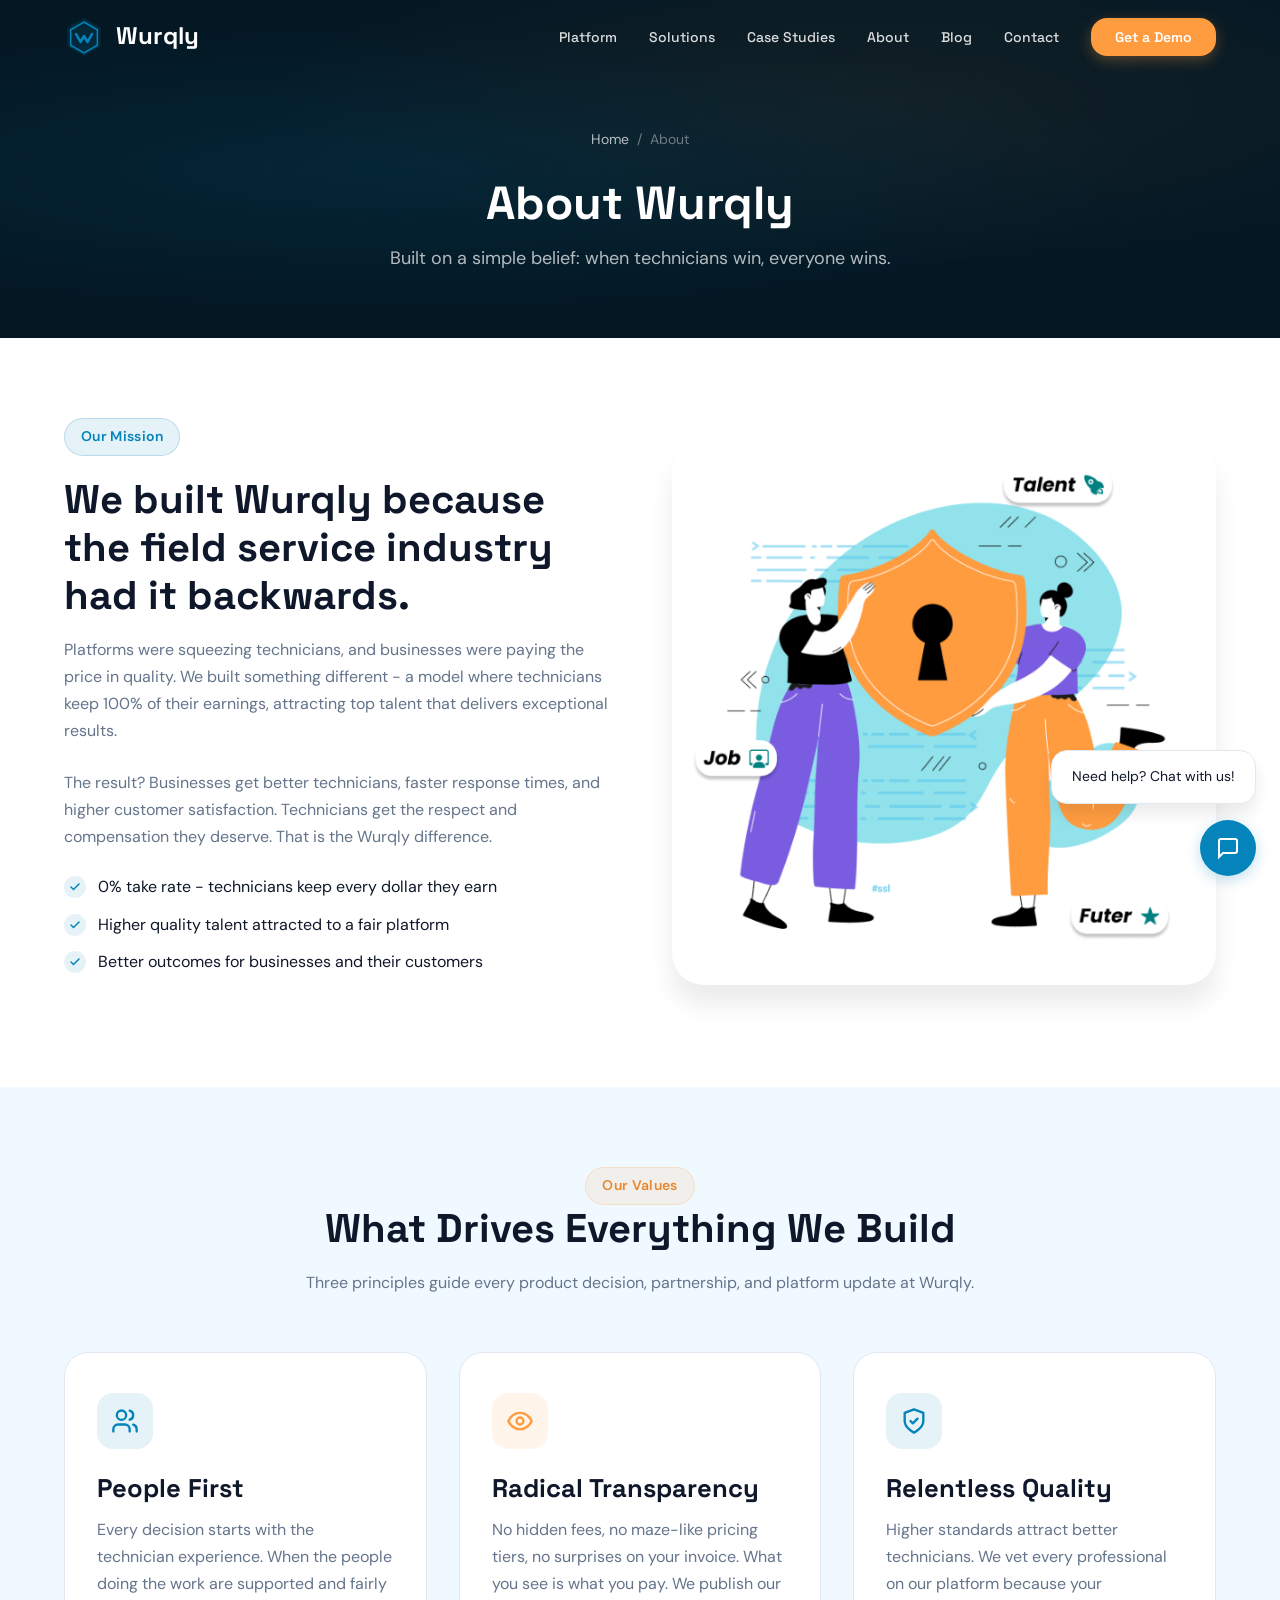
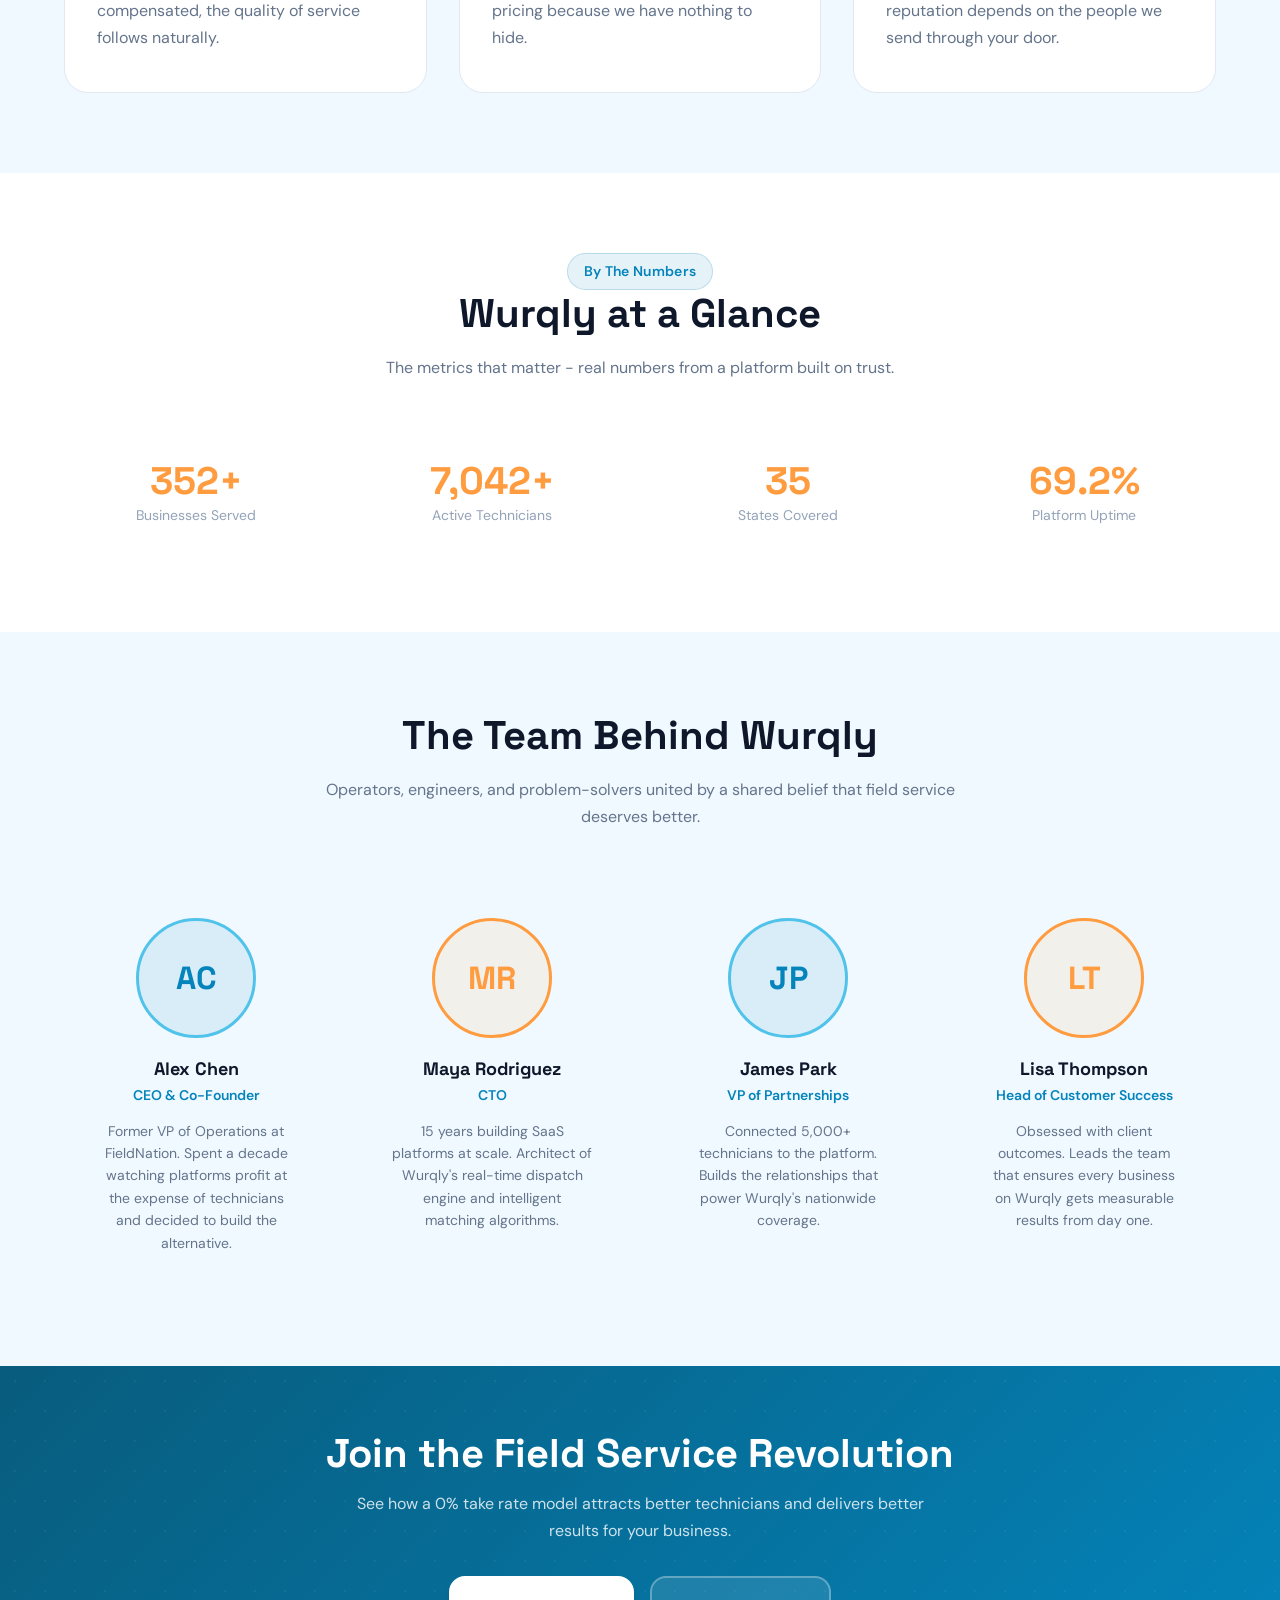
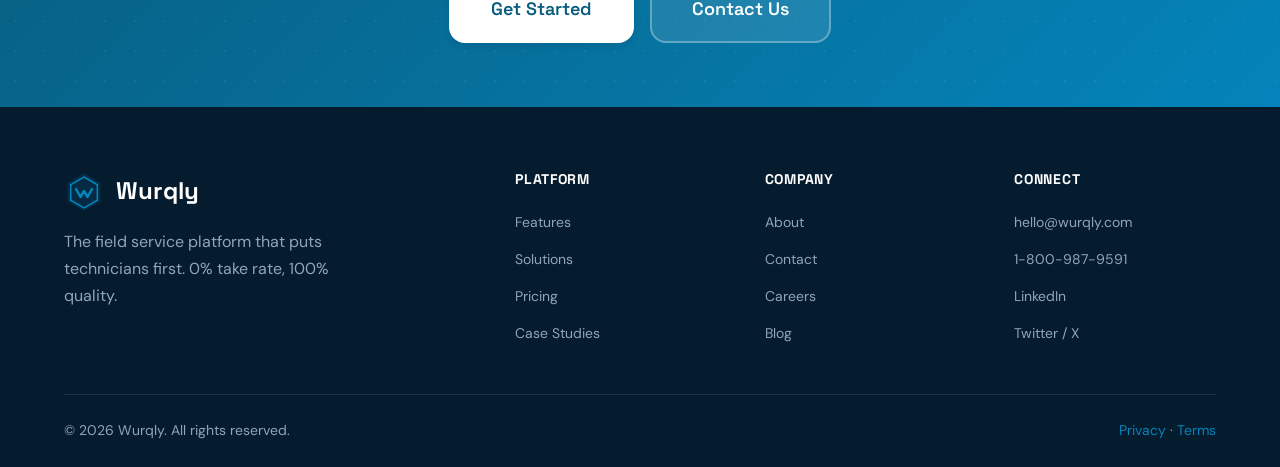
==== commit 95eddade: "Add blog system: listing page, 3 posts, homepage preview - blog.html listing page with 3 cards and n" ====
--- a/about.html
+++ b/about.html
@@ -72,6 +72,7 @@
           <li><a href="services.html#solutions" class="nav-link">Solutions</a></li>
           <li><a href="case-studies.html" class="nav-link">Case Studies</a></li>
           <li><a href="about.html" class="nav-link">About</a></li>
+          <li><a href="blog.html" class="nav-link">Blog</a></li>
           <li><a href="contact.html" class="nav-link">Contact</a></li>
           <li><a href="contact.html" class="nav-link nav-cta">Get a Demo</a></li>
         </ul>
@@ -89,6 +90,7 @@
     <a href="services.html#solutions">Solutions</a>
     <a href="case-studies.html">Case Studies</a>
     <a href="about.html">About</a>
+    <a href="blog.html">Blog</a>
     <a href="contact.html">Contact</a>
     <a href="contact.html" class="btn btn-primary mobile-menu-cta">Get a Demo</a>
   </nav>
--- a/css/styles.css
+++ b/css/styles.css
@@ -700,10 +700,10 @@
 }
 
 @media (max-width: 960px) {
-  .hero-visual { order: -1; }
-  .hero-image { max-width: 300px; margin: 0 auto; }
-  .hero-image-ring { width: 280px; height: 280px; }
-  .hero-image-ring-2 { width: 320px; height: 320px; }
+  .hero-visual { order: 1; }
+  .hero-image { max-width: 280px; margin: 0 auto; }
+  .hero-image-ring { width: 260px; height: 260px; }
+  .hero-image-ring-2 { width: 300px; height: 300px; }
 }
 
 /* Staggered entrance animations */
@@ -3167,6 +3167,379 @@
   .floating-cta { display: none; }
 }
 
+/* ============================================================
+   BLOG
+   ============================================================ */
+
+/* Blog Cards Grid */
+.blog-cards-grid { display: grid; grid-template-columns: repeat(3, 1fr); gap: 2rem; }
+@media (max-width: 992px) { .blog-cards-grid { grid-template-columns: repeat(2, 1fr); } }
+@media (max-width: 768px) { .blog-cards-grid { grid-template-columns: 1fr; } }
+
+/* Blog Card */
+.blog-card {
+  border-radius: var(--radius-xl);
+  overflow: hidden;
+  border: 1px solid var(--border);
+  background: var(--surface);
+  transition: all 0.3s ease;
+  text-decoration: none;
+  display: block;
+}
+.blog-card:hover {
+  transform: translateY(-6px);
+  box-shadow: var(--shadow-xl);
+}
+
+.blog-card-image {
+  height: 200px;
+  position: relative;
+  overflow: hidden;
+  display: flex;
+  align-items: flex-end;
+  padding: 1.25rem;
+}
+.blog-card-image.bg-1 { background: linear-gradient(135deg, #085C7D, #0484BB); }
+.blog-card-image.bg-2 { background: linear-gradient(135deg, #0484BB, #51C3EB); }
+.blog-card-image.bg-3 { background: linear-gradient(135deg, #FF9C40, #E8872E); }
+
+.blog-card-image .blog-card-category {
+  display: inline-block;
+  padding: 0.25rem 0.75rem;
+  border-radius: var(--radius-full);
+  font-size: var(--text-xs);
+  font-weight: 600;
+  background: rgba(255,255,255,0.2);
+  color: #FFFFFF;
+  backdrop-filter: blur(4px);
+}
+
+.blog-card-body { padding: 1.5rem; }
+
+.blog-card-category {
+  display: inline-block;
+  padding: 0.25rem 0.75rem;
+  border-radius: var(--radius-full);
+  font-size: var(--text-xs);
+  font-weight: 600;
+  background: rgba(4,132,187,0.1);
+  color: var(--primary);
+  margin-bottom: 0.75rem;
+}
+
+.blog-card-title {
+  font-size: var(--text-h3);
+  margin-bottom: 0.75rem;
+  line-height: 1.3;
+  color: var(--text);
+}
+.blog-card-title a { color: var(--text); text-decoration: none; }
+.blog-card-title a:hover { color: var(--primary); }
+
+.blog-card-excerpt {
+  color: var(--text-muted);
+  font-size: var(--text-sm);
+  line-height: 1.6;
+  margin-bottom: 1rem;
+}
+
+.blog-card-footer {
+  display: flex;
+  justify-content: space-between;
+  align-items: center;
+  padding-top: 1rem;
+  border-top: 1px solid var(--border);
+}
+
+.blog-card-author {
+  display: flex;
+  align-items: center;
+  gap: 0.5rem;
+}
+
+.blog-card-avatar {
+  width: 32px;
+  height: 32px;
+  border-radius: 50%;
+  background: var(--bg-alt);
+  display: flex;
+  align-items: center;
+  justify-content: center;
+  font-size: var(--text-xs);
+  font-weight: 700;
+  color: var(--primary);
+}
+
+.blog-card-meta { font-size: var(--text-xs); color: var(--text-muted); }
+.blog-card-read { font-size: var(--text-xs); color: var(--text-light); }
+
+/* Blog Post Page */
+.blog-post-header {
+  background: var(--bg-hero);
+  padding: 8rem 0 3rem;
+  color: #FFFFFF;
+}
+
+.blog-post-header .breadcrumb {
+  margin-bottom: 1.5rem;
+}
+.blog-post-header .breadcrumb a {
+  color: rgba(255,255,255,0.6);
+  text-decoration: none;
+}
+.blog-post-header .breadcrumb a:hover { color: #FFFFFF; }
+.blog-post-header .breadcrumb span { color: rgba(255,255,255,0.4); margin: 0 0.5rem; }
+.blog-post-header .breadcrumb .breadcrumb-current { color: rgba(255,255,255,0.8); }
+
+.blog-post-title {
+  font-size: var(--text-h1);
+  color: #FFFFFF;
+  margin-bottom: 1.5rem;
+  max-width: 720px;
+}
+
+.blog-post-meta {
+  display: flex;
+  justify-content: space-between;
+  align-items: center;
+  flex-wrap: wrap;
+  gap: 1rem;
+}
+
+.blog-author { display: flex; align-items: center; gap: 0.75rem; }
+
+.blog-author-avatar {
+  width: 44px;
+  height: 44px;
+  border-radius: 50%;
+  background: rgba(255,255,255,0.15);
+  display: flex;
+  align-items: center;
+  justify-content: center;
+  font-weight: 700;
+  color: var(--accent);
+}
+
+.blog-author-name { display: block; font-weight: 600; color: #FFFFFF; }
+.blog-author-role { display: block; font-size: var(--text-xs); color: rgba(255,255,255,0.6); }
+
+.blog-meta-right {
+  display: flex;
+  gap: 1.5rem;
+  color: rgba(255,255,255,0.6);
+  font-size: var(--text-sm);
+}
+
+.blog-category-badge {
+  display: inline-block;
+  padding: 0.375rem 1rem;
+  border-radius: var(--radius-full);
+  font-size: var(--text-xs);
+  font-weight: 600;
+  background: rgba(255,156,64,0.2);
+  color: var(--accent);
+  margin-bottom: 1rem;
+}
+
+.blog-container { max-width: 720px; }
+
+.blog-post-content { padding: 3rem 0; }
+.blog-post-content h2 { font-size: var(--text-h2); margin: 2.5rem 0 1rem; }
+.blog-post-content h3 { font-size: var(--text-h3); margin: 2rem 0 0.75rem; }
+.blog-post-content p { margin-bottom: 1.25rem; line-height: 1.8; color: var(--text); }
+.blog-post-content ul, .blog-post-content ol { margin: 1rem 0 1.5rem 1.5rem; }
+.blog-post-content li { margin-bottom: 0.5rem; line-height: 1.7; }
+.blog-post-content blockquote {
+  border-left: 4px solid var(--accent);
+  padding: 1rem 1.5rem;
+  margin: 1.5rem 0;
+  background: var(--bg-alt);
+  border-radius: 0 var(--radius-md) var(--radius-md) 0;
+  font-style: italic;
+  color: var(--text-muted);
+}
+
+.blog-post-cta {
+  background: var(--bg-alt);
+  padding: 3rem 0;
+  text-align: center;
+}
+.blog-post-cta h3 { margin-bottom: 0.5rem; }
+.blog-post-cta p { color: var(--text-muted); margin-bottom: 1.5rem; }
+
+.blog-related { padding: 3rem 0; }
+.blog-related h3 { margin-bottom: 1.5rem; }
+.blog-related-grid {
+  display: grid;
+  grid-template-columns: 1fr 1fr;
+  gap: 1.5rem;
+}
+@media (max-width: 640px) { .blog-related-grid { grid-template-columns: 1fr; } }
+
+/* Newsletter */
+.newsletter-section {
+  background: var(--bg-dark);
+  padding: 3rem 0;
+  text-align: center;
+}
+.newsletter-form {
+  display: flex;
+  gap: 0.75rem;
+  max-width: 480px;
+  margin: 1.5rem auto 0;
+}
+.newsletter-form input { flex: 1; }
+@media (max-width: 480px) { .newsletter-form { flex-direction: column; } }
+
+/* ============================================================
+   MOBILE OPTIMIZATIONS (375px - 768px)
+   ============================================================ */
+
+/* Reduce section padding on mobile */
+@media (max-width: 768px) {
+  .section { padding: 3rem 0; }
+  .section-header { margin-bottom: 2.5rem; }
+}
+
+/* Hero CTAs full-width on small screens */
+@media (max-width: 480px) {
+  .hero-ctas-layout {
+    flex-direction: column;
+    width: 100%;
+  }
+  .hero-ctas-layout .btn {
+    width: 100%;
+    justify-content: center;
+  }
+}
+
+/* Booking wizard mobile fixes */
+@media (max-width: 480px) {
+  .booking-body { padding: 1.25rem; }
+  .booking-progress {
+    padding: 1rem;
+    gap: 0.5rem;
+    overflow-x: auto;
+    -webkit-overflow-scrolling: touch;
+    scrollbar-width: none;
+  }
+  .booking-progress::-webkit-scrollbar { display: none; }
+  .step-label { display: none; }
+  .step-dot { width: 24px; height: 24px; font-size: 0.625rem; }
+}
+
+/* Calendar mobile fixes */
+@media (max-width: 480px) {
+  .cal-panel { padding: 0.75rem; }
+  .cal-days { gap: 2px; }
+  .cal-day { min-height: 36px; font-size: var(--text-xs); }
+  .cal-times-grid { grid-template-columns: 1fr; }
+  .cal-time-slot { padding: 0.875rem 1rem; min-height: 44px; }
+  .cal-times-panel { padding: 0.75rem; }
+}
+
+/* Chatbot z-index fix for mobile CTA bar */
+@media (max-width: 767px) {
+  .chatbot-panel {
+    z-index: 950;
+    bottom: 80px;
+    max-height: calc(100vh - 160px);
+  }
+  .chatbot-trigger { z-index: 910; }
+  .chatbot-bubble { z-index: 910; }
+}
+
+/* Dashboard mockup mobile legibility */
+@media (max-width: 480px) {
+  .dashboard-body { min-height: 200px; }
+  .dash-stat-val { font-size: 1.125rem; }
+  .dash-stat-label { font-size: 0.6875rem; }
+  .dash-job-row { padding: 0.375rem 0; font-size: var(--text-sm); }
+}
+
+/* Comparison section mobile spacing */
+@media (max-width: 768px) {
+  .comparison-grid { gap: 0.5rem; }
+  .comparison-panel { padding: 2rem 1.5rem; }
+}
+
+/* Feature tabs mobile layout */
+@media (max-width: 480px) {
+  .tab-bar {
+    display: grid;
+    grid-template-columns: 1fr 1fr;
+    gap: 0.5rem;
+  }
+  .tab-btn {
+    padding: 0.625rem 0.5rem;
+    font-size: var(--text-xs);
+    text-align: center;
+    white-space: nowrap;
+  }
+}
+
+/* Dual audience cards mobile */
+@media (max-width: 768px) {
+  .audience-card { padding: 2rem 1.5rem; }
+  .dual-audience-grid { gap: 0.5rem; }
+}
+
+/* Trust ribbon mobile stack */
+@media (max-width: 480px) {
+  .trust-ribbon-grid {
+    flex-direction: column;
+    align-items: center;
+    gap: 1.25rem;
+  }
+  .trust-group { text-align: center; }
+  .trust-awards { flex-direction: column; gap: 0.5rem; align-items: center; }
+  .trust-press { justify-content: center; }
+}
+
+/* Impact counters mobile sizing */
+@media (max-width: 480px) {
+  .impact-number { font-size: clamp(1.75rem, 8vw, 2.25rem); }
+  .impact-grid { gap: 1.25rem; }
+  .impact-section { padding: 3rem 0; }
+}
+
+/* Spotlight section mobile */
+@media (max-width: 768px) {
+  .spotlight-layout { gap: 2rem; }
+  .spotlight-card { padding: 1.5rem; }
+}
+
+/* Video card mobile */
+@media (max-width: 480px) {
+  .video-card-inner {
+    aspect-ratio: 4 / 3;
+    min-height: auto;
+  }
+  .video-card { margin: 0 -0.5rem; }
+  .video-card-text h3 { font-size: 1.125rem; }
+  .video-card-text p { font-size: var(--text-xs); }
+  .video-card-text { padding: 1rem; }
+  .video-play-btn { width: 56px; height: 56px; }
+  .video-play-ring { width: 72px; height: 72px; }
+}
+
+/* Stats bar mobile number sizing */
+@media (max-width: 480px) {
+  .stats-bar-number { font-size: clamp(1.5rem, 6vw, 2rem); }
+  .stats-bar-item { padding: 0; }
+}
+
+/* How it works mobile */
+@media (max-width: 480px) {
+  .steps-grid { gap: 2rem; }
+  .step-number { width: 48px; height: 48px; font-size: 1.25rem; }
+}
+
+/* Service cards in booking - full width on mobile */
+@media (max-width: 480px) {
+  .service-card { padding: 1rem; }
+}
+
 /* --- Print Styles --- */
 @media print {
   .site-header, .mobile-cta-bar, .chatbot-trigger, .chatbot-bubble, .chatbot-panel, .floating-cta { display: none !important; }
